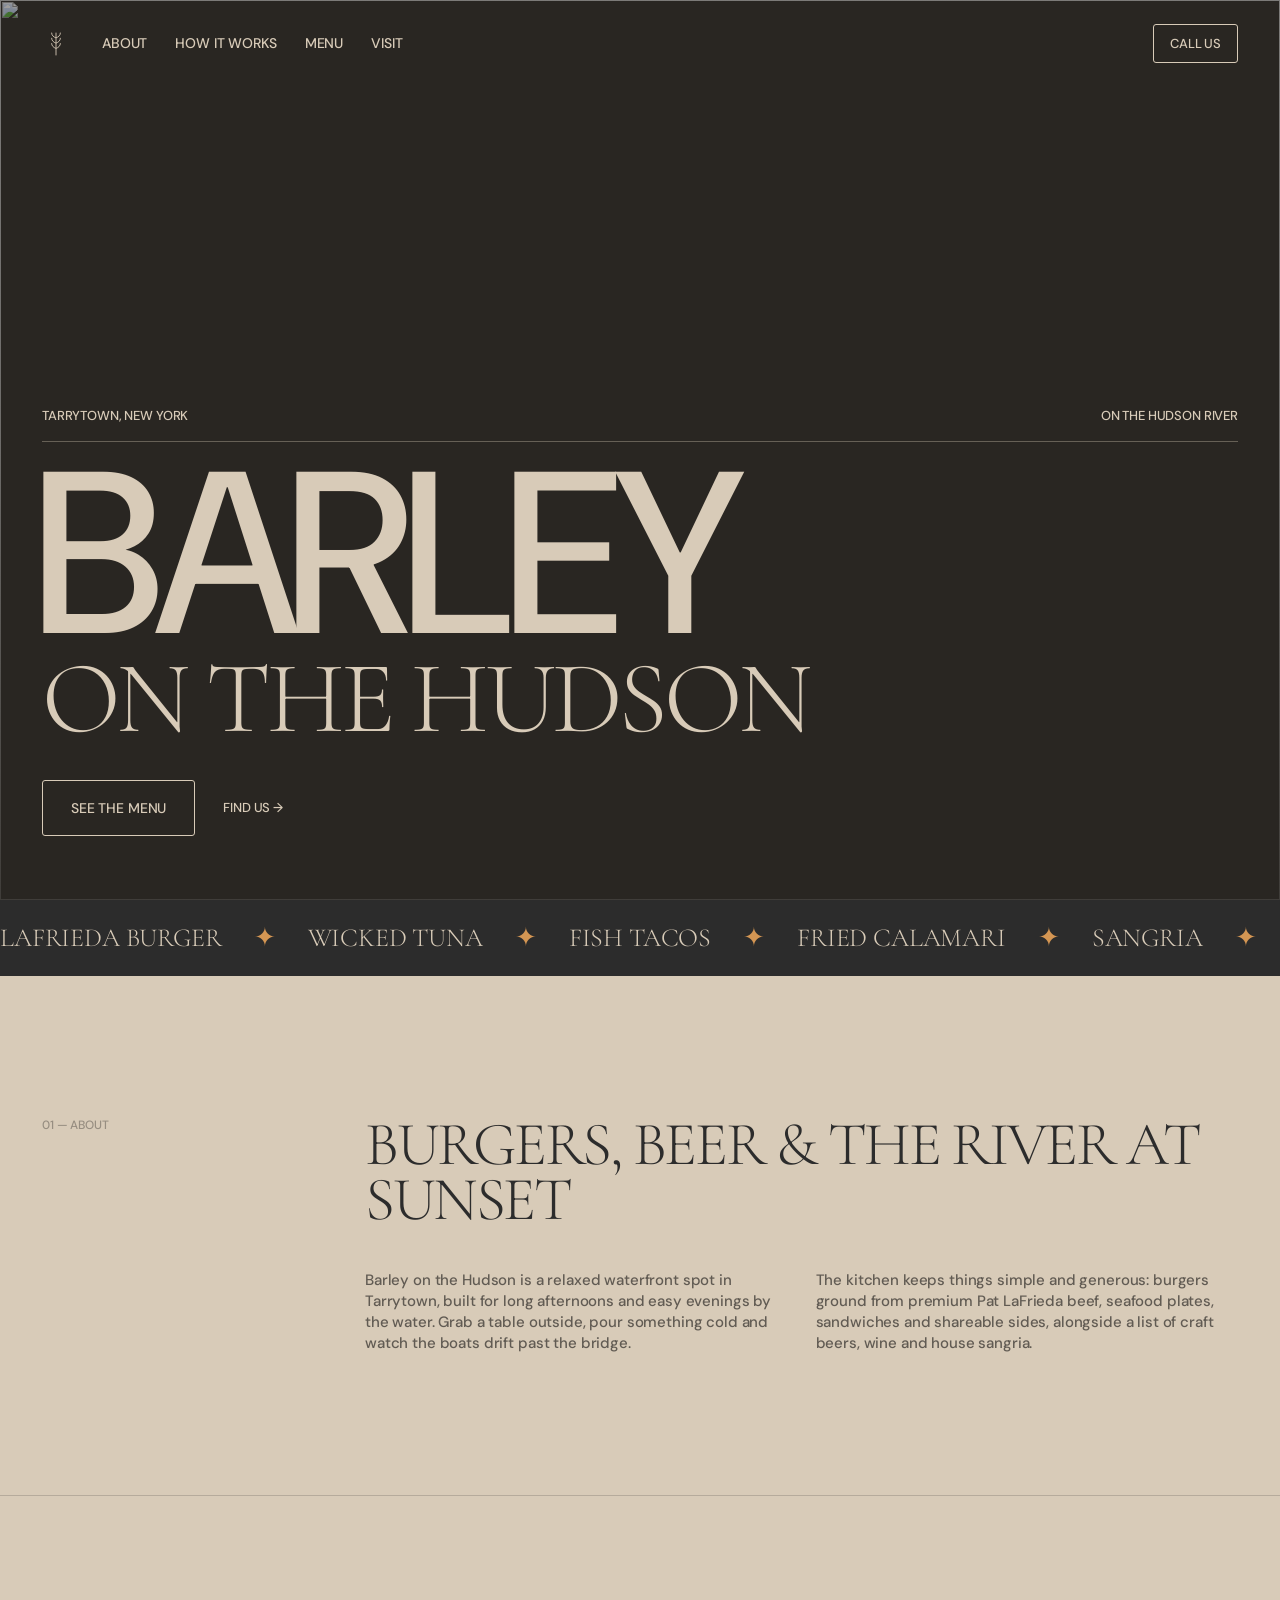
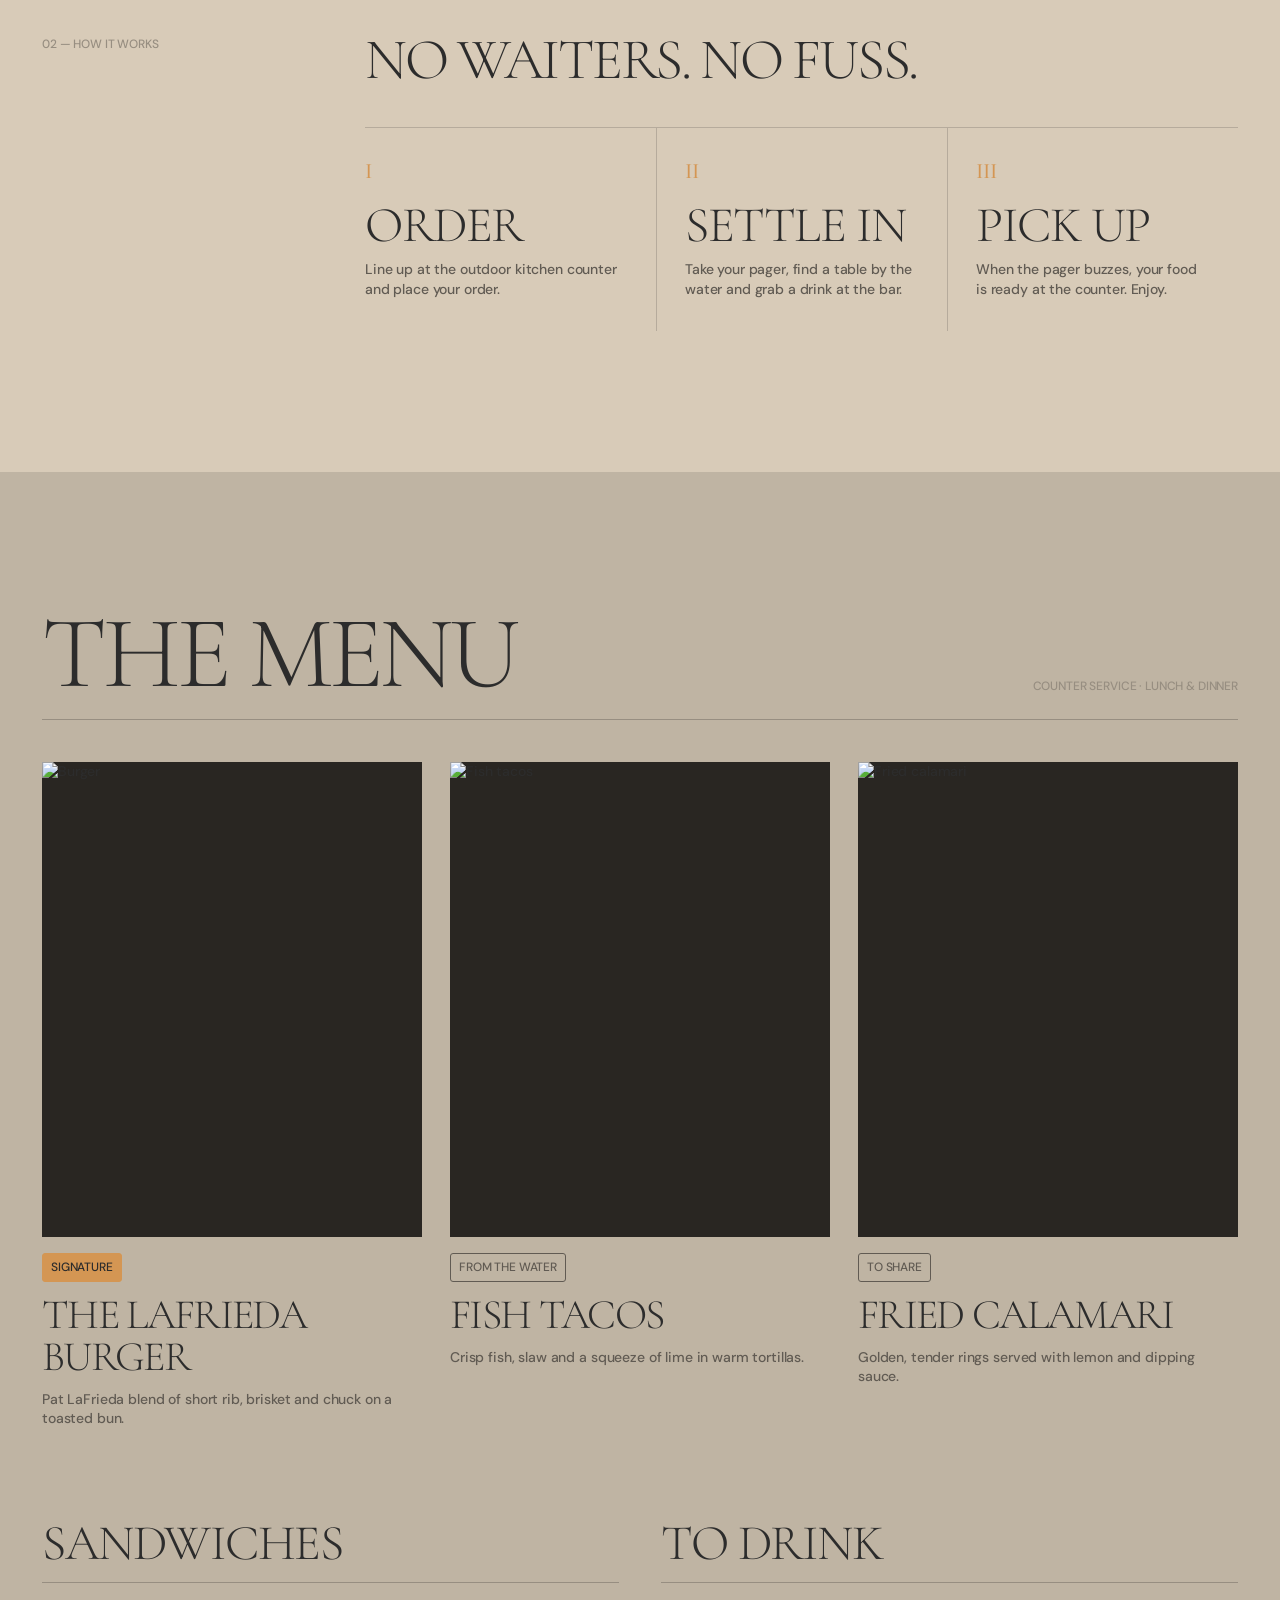
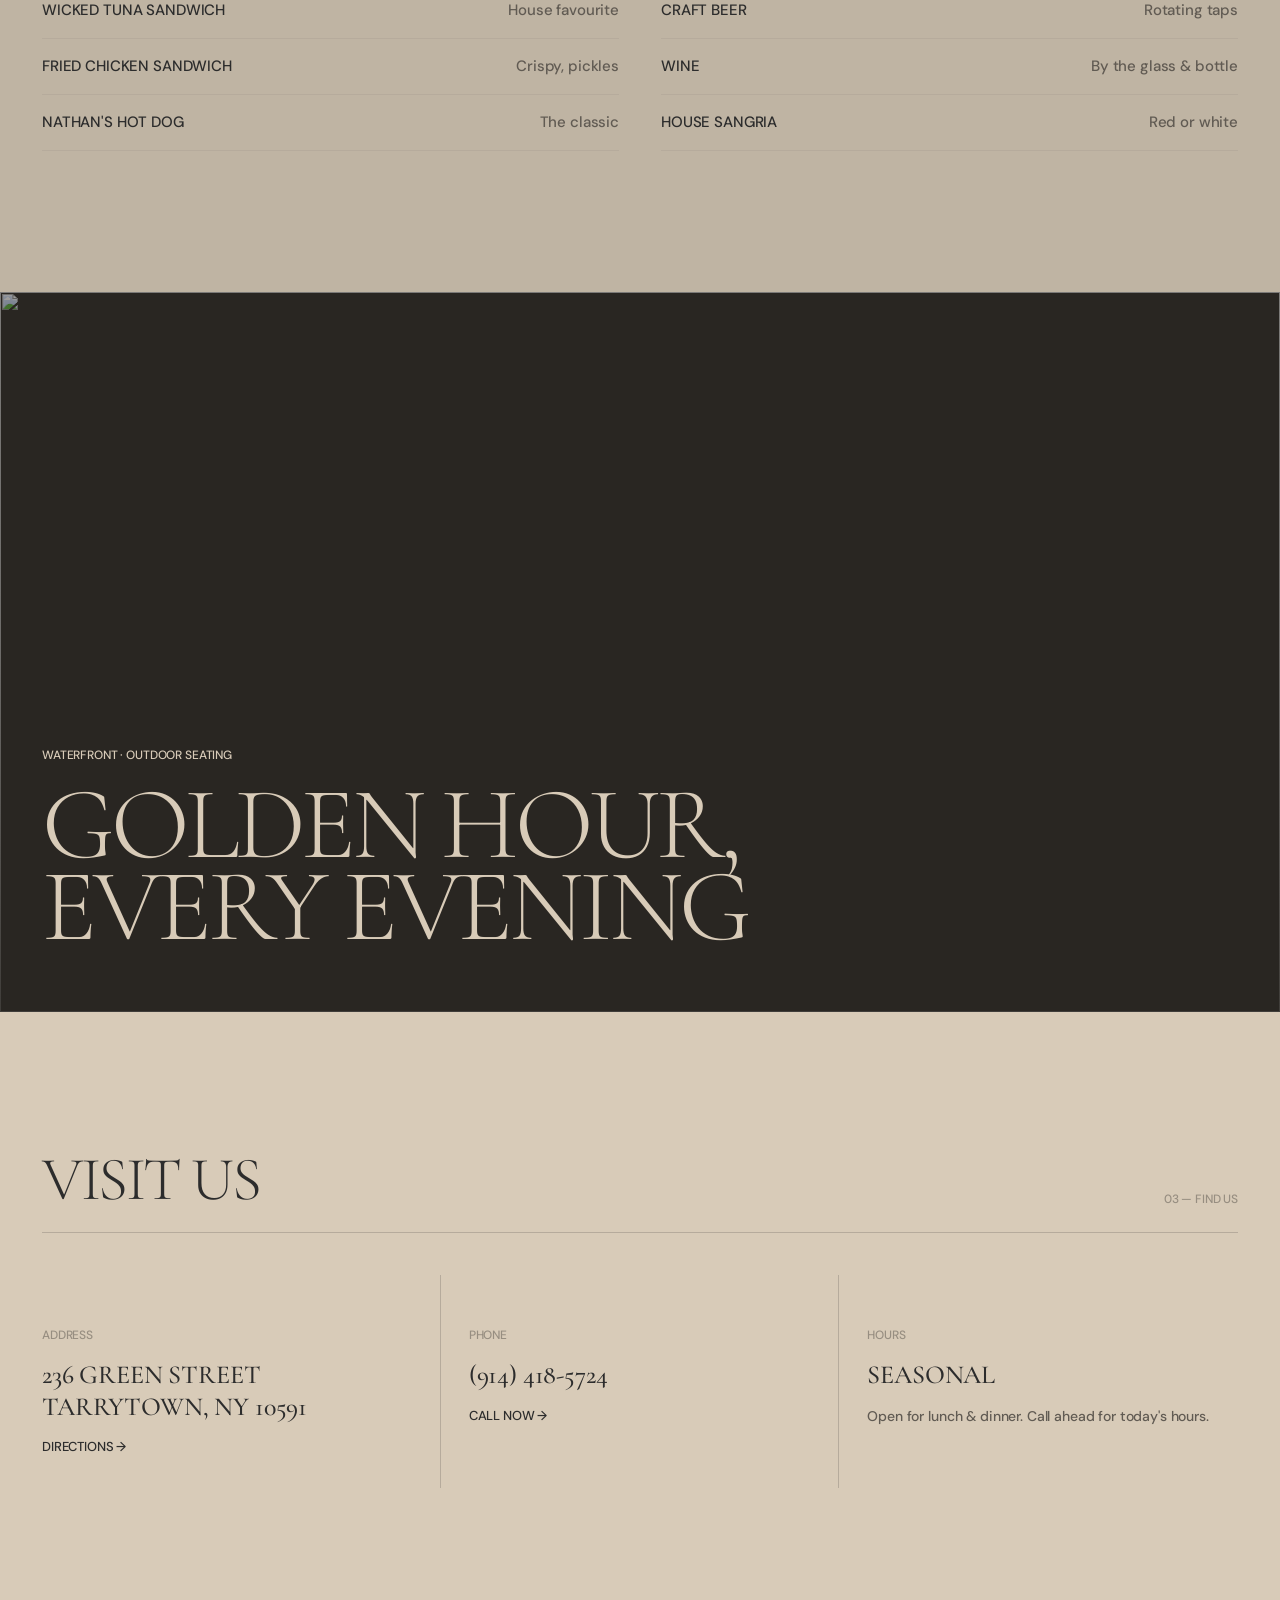
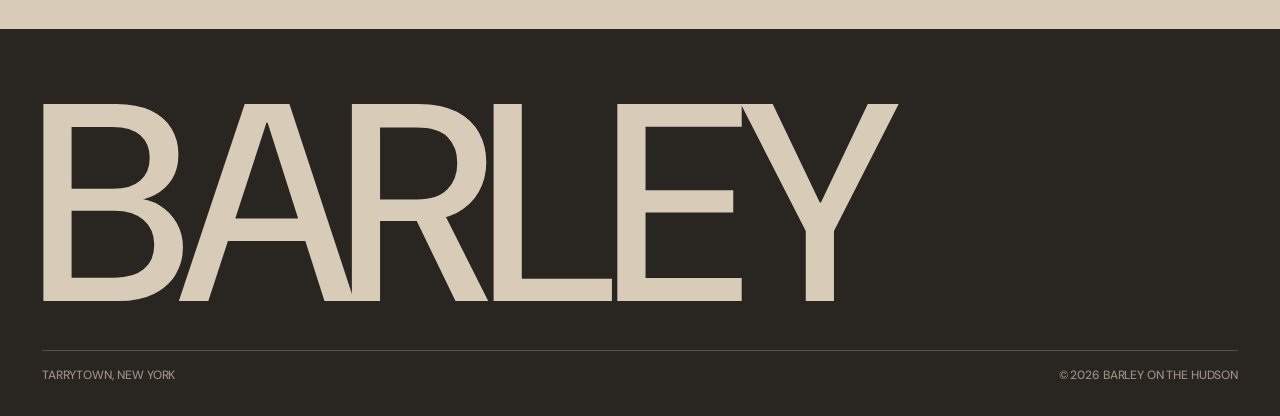
==== index.html @ 61f43c18 "Add Barley on the Hudson one-page site with parchment editorial design system Co-Authored-By: Claude" ====
<!doctype html>
<html lang="en">
<head>
  <meta charset="utf-8">
  <meta name="viewport" content="width=device-width, initial-scale=1">
  <title>Barley on the Hudson — Tarrytown, NY</title>
  <meta name="description" content="Waterfront burgers, beer, wine and sangria on the Hudson River in Tarrytown, New York.">
  <link rel="preconnect" href="https://fonts.googleapis.com">
  <link rel="preconnect" href="https://fonts.gstatic.com" crossorigin>
  <link href="https://fonts.googleapis.com/css2?family=Cormorant+Garamond:wght@300&family=DM+Sans:opsz,wght@9..40,500;9..40,700&display=swap" rel="stylesheet">
  <link rel="stylesheet" href="styles.css">
</head>
<body>

  <!-- HERO -->
  <header class="hero">
    <img class="hero__img" src="https://images.unsplash.com/photo-1517248135467-4c7edcad34c4?auto=format&fit=crop&w=2000&q=80" alt="" aria-hidden="true">
    <div class="hero__overlay"></div>

    <nav class="nav">
      <a href="#" class="nav__logo" aria-label="Barley on the Hudson — home">
        <svg viewBox="0 0 32 32" width="28" height="28" fill="none" stroke="currentColor" stroke-width="1">
          <path d="M16 3v26M16 9c-3-1-5-3-5-6M16 9c3-1 5-3 5-6M16 15c-3-1-5-3-5-6M16 15c3-1 5-3 5-6M16 21c-3-1-5-3-5-6M16 21c3-1 5-3 5-6"/>
        </svg>
      </a>
      <ul class="nav__links">
        <li><a href="#about">About</a></li>
        <li><a href="#how">How it works</a></li>
        <li><a href="#menu">Menu</a></li>
        <li><a href="#visit">Visit</a></li>
      </ul>
      <a href="tel:+19144185724" class="btn btn--ghost btn--light btn--sm">Call us</a>
    </nav>

    <div class="hero__content">
      <div class="hero__meta">
        <span>Tarrytown, New York</span>
        <span>On the Hudson River</span>
      </div>
      <h1 class="hero__wordmark">Barley</h1>
      <p class="hero__sub display">on the Hudson</p>
      <div class="hero__actions">
        <a href="#menu" class="btn btn--ghost btn--light">See the menu</a>
        <a href="#visit" class="link link--light">Find us →</a>
      </div>
    </div>
  </header>

  <!-- MARQUEE -->
  <div class="marquee" aria-hidden="true">
    <div class="marquee__track">
      <span>LaFrieda Burger</span><span class="dot">✦</span>
      <span>Wicked Tuna</span><span class="dot">✦</span>
      <span>Fish Tacos</span><span class="dot">✦</span>
      <span>Fried Calamari</span><span class="dot">✦</span>
      <span>Sangria</span><span class="dot">✦</span>
      <span>LaFrieda Burger</span><span class="dot">✦</span>
      <span>Wicked Tuna</span><span class="dot">✦</span>
      <span>Fish Tacos</span><span class="dot">✦</span>
      <span>Fried Calamari</span><span class="dot">✦</span>
      <span>Sangria</span><span class="dot">✦</span>
    </div>
  </div>

  <main>
    <!-- ABOUT -->
    <section id="about" class="section container">
      <div class="split">
        <p class="caption">01 — About</p>
        <div>
          <h2 class="heading-lg">Burgers, beer &amp; the river at sunset</h2>
          <div class="cols">
            <p>Barley on the Hudson is a relaxed waterfront spot in Tarrytown, built for long afternoons and easy evenings by the water. Grab a table outside, pour something cold and watch the boats drift past the bridge.</p>
            <p>The kitchen keeps things simple and generous: burgers ground from premium Pat LaFrieda beef, seafood plates, sandwiches and shareable sides, alongside a list of craft beers, wine and house sangria.</p>
          </div>
        </div>
      </div>
    </section>

    <hr class="rule container">

    <!-- HOW IT WORKS -->
    <section id="how" class="section container">
      <div class="split">
        <p class="caption">02 — How it works</p>
        <div>
          <h2 class="heading">No waiters. No fuss.</h2>
          <ol class="steps">
            <li class="step">
              <span class="step__num">I</span>
              <h3 class="step__title">Order</h3>
              <p>Line up at the outdoor kitchen counter and place your order.</p>
            </li>
            <li class="step">
              <span class="step__num">II</span>
              <h3 class="step__title">Settle in</h3>
              <p>Take your pager, find a table by the water and grab a drink at the bar.</p>
            </li>
            <li class="step">
              <span class="step__num">III</span>
              <h3 class="step__title">Pick up</h3>
              <p>When the pager buzzes, your food is ready at the counter. Enjoy.</p>
            </li>
          </ol>
        </div>
      </div>
    </section>

    <!-- MENU -->
    <section id="menu" class="section section--linen">
      <div class="container">
        <div class="section__head">
          <h2 class="display">The Menu</h2>
          <p class="caption">Counter service · Lunch &amp; dinner</p>
        </div>

        <div class="menu-grid">
          <article class="dish">
            <div class="dish__img"><img src="https://images.unsplash.com/photo-1568901346375-23c9450c58cd?auto=format&fit=crop&w=900&q=80" alt="Burger" loading="lazy"></div>
            <span class="tag tag--accent">Signature</span>
            <h3 class="dish__name">The LaFrieda Burger</h3>
            <p>Pat LaFrieda blend of short rib, brisket and chuck on a toasted bun.</p>
          </article>
          <article class="dish">
            <div class="dish__img"><img src="https://images.unsplash.com/photo-1551504734-5ee1c4a1479b?auto=format&fit=crop&w=900&q=80" alt="Fish tacos" loading="lazy"></div>
            <span class="tag">From the water</span>
            <h3 class="dish__name">Fish Tacos</h3>
            <p>Crisp fish, slaw and a squeeze of lime in warm tortillas.</p>
          </article>
          <article class="dish">
            <div class="dish__img"><img src="https://images.unsplash.com/photo-1599487488170-d11ec9c172f0?auto=format&fit=crop&w=900&q=80" alt="Fried calamari" loading="lazy"></div>
            <span class="tag">To share</span>
            <h3 class="dish__name">Fried Calamari</h3>
            <p>Golden, tender rings served with lemon and dipping sauce.</p>
          </article>
        </div>

        <div class="menu-list">
          <div class="menu-list__col">
            <h3 class="menu-list__title">Sandwiches</h3>
            <ul>
              <li><span>Wicked Tuna Sandwich</span><span class="menu-list__note">House favourite</span></li>
              <li><span>Fried Chicken Sandwich</span><span class="menu-list__note">Crispy, pickles</span></li>
              <li><span>Nathan's Hot Dog</span><span class="menu-list__note">The classic</span></li>
            </ul>
          </div>
          <div class="menu-list__col">
            <h3 class="menu-list__title">To drink</h3>
            <ul>
              <li><span>Craft Beer</span><span class="menu-list__note">Rotating taps</span></li>
              <li><span>Wine</span><span class="menu-list__note">By the glass &amp; bottle</span></li>
              <li><span>House Sangria</span><span class="menu-list__note">Red or white</span></li>
            </ul>
          </div>
        </div>
      </div>
    </section>

    <!-- ATMOSPHERE -->
    <section class="atmos">
      <img class="atmos__img" src="https://images.unsplash.com/photo-1555396273-367ea4eb4db5?auto=format&fit=crop&w=2000&q=80" alt="" aria-hidden="true" loading="lazy">
      <div class="hero__overlay"></div>
      <div class="atmos__content container">
        <p class="caption caption--light">Waterfront · Outdoor seating</p>
        <h2 class="display">Golden hour,<br>every evening</h2>
      </div>
    </section>

    <!-- VISIT -->
    <section id="visit" class="section container">
      <div class="section__head">
        <h2 class="heading-lg">Visit us</h2>
        <p class="caption">03 — Find us</p>
      </div>
      <div class="visit">
        <div class="visit__card">
          <p class="caption">Address</p>
          <p class="visit__big">236 Green Street<br>Tarrytown, NY 10591</p>
          <a class="link" href="https://maps.google.com/?q=Barley+on+the+Hudson+Tarrytown+NY" target="_blank" rel="noopener">Directions →</a>
        </div>
        <div class="visit__card">
          <p class="caption">Phone</p>
          <p class="visit__big"><a href="tel:+19144185724">(914) 418-5724</a></p>
          <a class="link" href="tel:+19144185724">Call now →</a>
        </div>
        <div class="visit__card">
          <p class="caption">Hours</p>
          <p class="visit__big">Seasonal</p>
          <p class="muted">Open for lunch &amp; dinner. Call ahead for today's hours.</p>
        </div>
      </div>
    </section>
  </main>

  <footer class="footer">
    <div class="container footer__inner">
      <p class="footer__wordmark">Barley</p>
      <div class="footer__meta">
        <span>Tarrytown, New York</span>
        <span>© <span id="year">2026</span> Barley on the Hudson</span>
      </div>
    </div>
  </footer>

  <script>document.getElementById('year').textContent = new Date().getFullYear();</script>
</body>
</html>
---- styles.css ----
:root {
  /* Colors */
  --color-parchment: #d8cbb8;
  --color-linen: #bfb4a3;
  --color-warm-stone: #b6ab9c;
  --color-walnut: #978e81;
  --color-espresso: #615b53;
  --color-onyx-warm: #2c2c2c;
  --color-midnight-roast: #292622;
  --color-saffron-glow: #d49653;

  /* Fonts (substitutes for TT Ramillas / Satoshi) */
  --font-serif: 'TT Ramillas Variable', 'Cormorant Garamond', Georgia, serif;
  --font-sans: 'Satoshi', 'DM Sans', ui-sans-serif, system-ui, -apple-system, 'Segoe UI', Roboto, sans-serif;

  --page-max-width: 1440px;
  --gutter: clamp(16px, 4vw, 42px);
  --section-gap: clamp(88px, 11vw, 160px);
  --radius-sm: 3px;
  --ease: cubic-bezier(0.25, 0.46, 0.45, 0.94);
}

*, *::before, *::after { box-sizing: border-box; }
html { scroll-behavior: smooth; }
body {
  margin: 0;
  background: var(--color-parchment);
  color: var(--color-onyx-warm);
  font-family: var(--font-sans);
  font-weight: 500;
  font-size: 14px;
  line-height: 1.4;
  letter-spacing: -0.01em;
  -webkit-font-smoothing: antialiased;
}
img { display: block; max-width: 100%; }
a { color: inherit; text-decoration: none; }
p { margin: 0; }
h1, h2, h3 { margin: 0; font-weight: 300; }

.container {
  width: 100%;
  max-width: var(--page-max-width);
  margin-inline: auto;
  padding-inline: var(--gutter);
}

/* ---------- Type ---------- */
.display, .heading-lg, .heading, .heading-sm {
  font-family: var(--font-serif);
  font-weight: 300;
  text-transform: uppercase;
}
.display    { font-size: clamp(56px, 8vw, 115px); line-height: 0.8;  letter-spacing: -0.04em; }
.heading-lg { font-size: clamp(44px, 4.8vw, 69px); line-height: 0.9;  letter-spacing: -0.04em; }
.heading    { font-size: clamp(42px, 4.5vw, 65px); line-height: 0.85; letter-spacing: -0.04em; }

.caption {
  font-size: 12px;
  text-transform: uppercase;
  letter-spacing: -0.012em;
  color: var(--color-walnut);
}
.caption--light { color: var(--color-parchment); }
.muted { color: var(--color-espresso); }

/* ---------- Buttons & links ---------- */
.btn {
  display: inline-flex;
  align-items: center;
  font: 500 14px/1 var(--font-sans);
  text-transform: uppercase;
  letter-spacing: -0.01em;
  padding: 20px 28px;
  border-radius: var(--radius-sm);
  border: 1px solid var(--color-onyx-warm);
  background: transparent;
  color: var(--color-onyx-warm);
  transition: background-color .4s var(--ease), color .4s var(--ease);
}
.btn:hover { background: var(--color-onyx-warm); color: var(--color-parchment); }
.btn--light { border-color: var(--color-parchment); color: var(--color-parchment); }
.btn--light:hover { background: var(--color-parchment); color: var(--color-onyx-warm); }
.btn--sm { padding: 12px 16px; font-size: 13px; }

.link {
  font-size: 13px;
  text-transform: uppercase;
  letter-spacing: -0.011em;
  background: linear-gradient(currentColor, currentColor) 0 100% / 0 1px no-repeat;
  transition: background-size .4s var(--ease);
}
.link:hover { background-size: 100% 1px; }
.link--light { color: var(--color-parchment); }

/* ---------- Hero ---------- */
.hero {
  position: relative;
  min-height: 100svh;
  display: flex;
  flex-direction: column;
  color: var(--color-parchment);
  background: var(--color-midnight-roast);
  overflow: hidden;
}
.hero__img, .atmos__img {
  position: absolute; inset: 0;
  width: 100%; height: 100%;
  object-fit: cover;
}
.hero__overlay {
  position: absolute; inset: 0;
  background: linear-gradient(to bottom, rgba(41,38,34,.45) 0%, rgba(41,38,34,.55) 50%, rgba(41,38,34,.85) 100%);
}

.nav {
  position: relative; z-index: 2;
  display: flex; align-items: center; gap: 32px;
  padding: 24px var(--gutter);
  max-width: var(--page-max-width);
  width: 100%;
  margin-inline: auto;
}
.nav__logo { color: var(--color-parchment); display: flex; }
.nav__links {
  display: flex; gap: 28px;
  list-style: none; margin: 0; padding: 0;
  font-size: 14px; text-transform: uppercase;
}
.nav__links a { transition: opacity .4s var(--ease); }
.nav__links a:hover { opacity: .65; }
.nav .btn { margin-left: auto; }

.hero__content {
  position: relative; z-index: 2;
  margin-top: auto;
  padding: 0 var(--gutter) clamp(32px, 5vw, 64px);
  max-width: var(--page-max-width);
  width: 100%;
  margin-inline: auto;
}
.hero__meta {
  display: flex; justify-content: space-between;
  font-size: 13px; text-transform: uppercase;
  padding-bottom: 16px;
  border-bottom: 1px solid rgba(216,203,184,.35);
  margin-bottom: 20px;
}
.hero__wordmark {
  font-family: var(--font-sans);
  font-weight: 500;
  font-size: clamp(88px, 18vw, 260px);
  line-height: 0.8;
  letter-spacing: -0.04em;
  text-transform: uppercase;
  margin-left: -0.04em;
}
.hero__sub { margin-top: 12px; }
.hero__actions { display: flex; align-items: center; gap: 28px; margin-top: 40px; flex-wrap: wrap; }

/* ---------- Marquee ---------- */
.marquee {
  overflow: hidden;
  background: var(--color-onyx-warm);
  color: var(--color-parchment);
  padding: 20px 0;
}
.marquee__track {
  display: flex; gap: 32px;
  width: max-content;
  animation: marquee 27s linear infinite;
  font-family: var(--font-serif);
  font-weight: 300;
  font-size: 26px;
  text-transform: uppercase;
  letter-spacing: -0.006em;
  white-space: nowrap;
}
.marquee .dot { color: var(--color-saffron-glow); }
@keyframes marquee { to { transform: translateX(-50%); } }
@media (prefers-reduced-motion: reduce) { .marquee__track { animation: none; } }

/* ---------- Sections ---------- */
.section { padding-block: var(--section-gap); }
.section--linen { background: var(--color-linen); }
.section__head {
  display: flex; justify-content: space-between; align-items: flex-end; gap: 16px;
  padding-bottom: 24px;
  border-bottom: 1px solid var(--color-warm-stone);
  margin-bottom: 42px;
  flex-wrap: wrap;
}
.section--linen .section__head { border-color: var(--color-walnut); }

.rule { border: 0; height: 1px; background: var(--color-warm-stone); margin-block: 0; padding: 0; background-clip: content-box; }

.split { display: grid; grid-template-columns: 1fr 3fr; gap: 32px; }
.cols { display: grid; grid-template-columns: 1fr 1fr; gap: 28px; margin-top: 42px; max-width: 900px; color: var(--color-espresso); font-size: 15px; }

/* Steps */
.steps {
  list-style: none; padding: 0; margin: 42px 0 0;
  display: grid; grid-template-columns: repeat(3, 1fr);
  border-top: 1px solid var(--color-warm-stone);
}
.step { padding: 28px 28px 32px 0; }
.step + .step { padding-left: 28px; border-left: 1px solid var(--color-warm-stone); }
.step__num { font-family: var(--font-serif); font-size: 22px; color: var(--color-saffron-glow); }
.step__title {
  font-family: var(--font-serif);
  font-size: 50px; line-height: .9; letter-spacing: -0.03em;
  text-transform: uppercase;
  margin: 16px 0 12px;
}
.step p { color: var(--color-espresso); max-width: 30ch; }

/* Menu */
.menu-grid { display: grid; grid-template-columns: repeat(3, 1fr); gap: 28px; }
.dish { display: flex; flex-direction: column; gap: 12px; }
.dish__img { aspect-ratio: 4 / 5; overflow: hidden; background: var(--color-midnight-roast); margin-bottom: 4px; }
.dish__img img { width: 100%; height: 100%; object-fit: cover; transition: transform .4s var(--ease); }
.dish:hover .dish__img img { transform: scale(1.03); }
.dish__name {
  font-family: var(--font-serif);
  font-size: 42px; line-height: 1; letter-spacing: -0.04em;
  text-transform: uppercase;
}
.dish p { color: var(--color-espresso); max-width: 40ch; }

.tag {
  align-self: flex-start;
  font-size: 12px; text-transform: uppercase;
  padding: 5px 8px;
  border: 1px solid var(--color-espresso);
  border-radius: var(--radius-sm);
  color: var(--color-espresso);
}
.tag--accent { border-color: var(--color-saffron-glow); color: var(--color-onyx-warm); background: var(--color-saffron-glow); }

.menu-list { display: grid; grid-template-columns: 1fr 1fr; gap: 42px; margin-top: 92px; }
.menu-list__title {
  font-family: var(--font-serif);
  font-size: 50px; line-height: .9; letter-spacing: -0.03em;
  text-transform: uppercase;
  padding-bottom: 16px;
  border-bottom: 1px solid var(--color-walnut);
}
.menu-list ul { list-style: none; margin: 0; padding: 0; }
.menu-list li {
  display: flex; justify-content: space-between; gap: 16px;
  padding: 17px 0;
  border-bottom: 1px solid var(--color-warm-stone);
  font-size: 15px; text-transform: uppercase;
}
.menu-list__note { color: var(--color-espresso); text-transform: none; text-align: right; }

/* Atmosphere */
.atmos {
  position: relative;
  min-height: 80vh;
  display: flex; align-items: flex-end;
  color: var(--color-parchment);
  background: var(--color-midnight-roast);
  overflow: hidden;
}
.atmos__content { position: relative; z-index: 2; padding-block: 64px; }
.atmos__content .caption { margin-bottom: 20px; }

/* Visit */
.visit { display: grid; grid-template-columns: repeat(3, 1fr); }
.visit__card {
  padding: 52px 28px 32px;
  display: flex; flex-direction: column; gap: 16px;
  border-right: 1px solid var(--color-warm-stone);
}
.visit__card:first-child { padding-left: 0; }
.visit__card:last-child { border-right: 0; }
.visit__big {
  font-family: var(--font-serif);
  font-size: 26px; line-height: 1.2; letter-spacing: -0.006em;
  text-transform: uppercase;
}

/* Footer */
.footer { background: var(--color-midnight-roast); color: var(--color-parchment); padding-block: 64px 32px; overflow: hidden; }
.footer__wordmark {
  font-weight: 500;
  font-size: clamp(88px, 22vw, 320px);
  line-height: .8; letter-spacing: -0.04em;
  text-transform: uppercase;
  margin-left: -0.04em;
}
.footer__meta {
  display: flex; justify-content: space-between; flex-wrap: wrap; gap: 12px;
  margin-top: 32px; padding-top: 16px;
  border-top: 1px solid rgba(216,203,184,.25);
  font-size: 12px; text-transform: uppercase; color: var(--color-walnut);
}

/* ---------- Responsive ---------- */
@media (max-width: 900px) {
  .nav__links { display: none; }
  .split { grid-template-columns: 1fr; }
  .cols { grid-template-columns: 1fr; }
  .steps { grid-template-columns: 1fr; }
  .step, .step + .step { padding: 28px 0; border-left: 0; }
  .step + .step { border-top: 1px solid var(--color-warm-stone); }
  .menu-grid { grid-template-columns: 1fr; gap: 56px; }
  .menu-list { grid-template-columns: 1fr; margin-top: 64px; }
  .visit { grid-template-columns: 1fr; }
  .visit__card, .visit__card:first-child { padding: 32px 0; border-right: 0; border-bottom: 1px solid var(--color-warm-stone); }
  .visit__card:last-child { border-bottom: 0; }
  .hero__meta { font-size: 12px; }
}
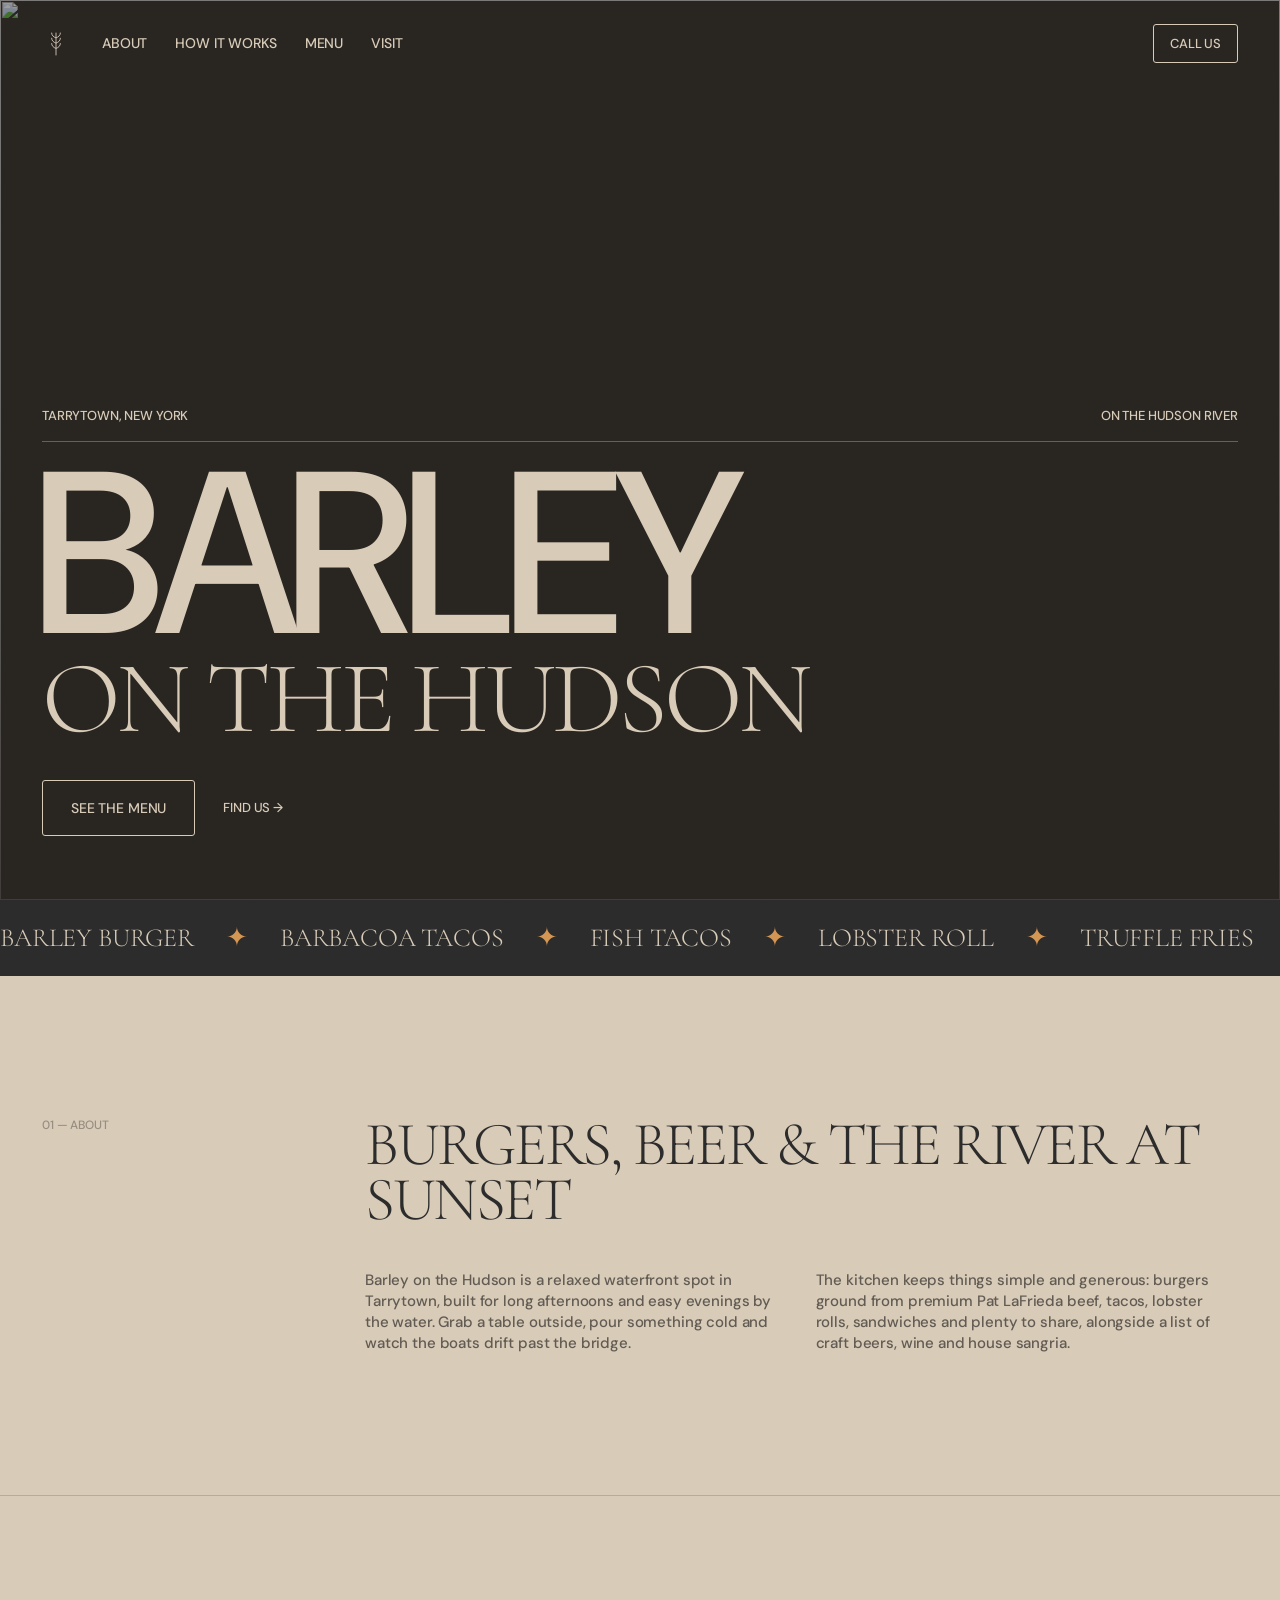
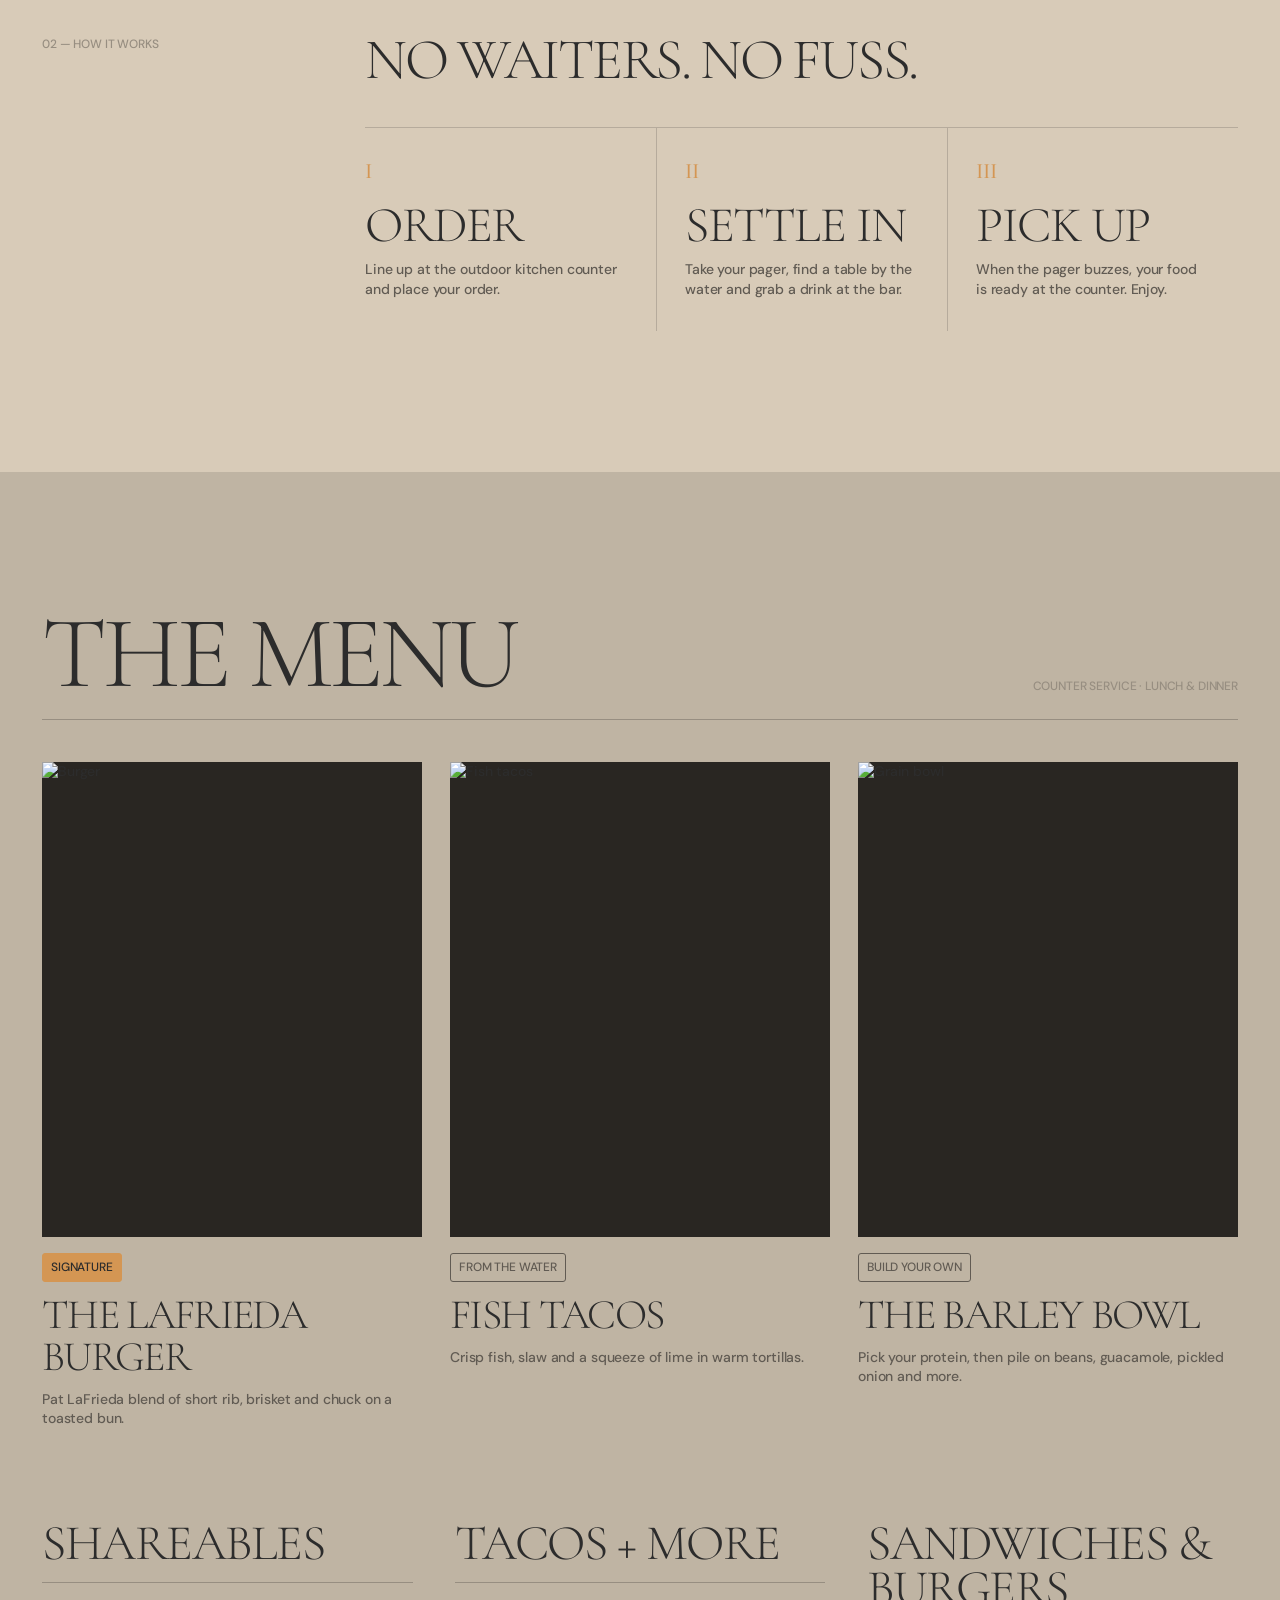
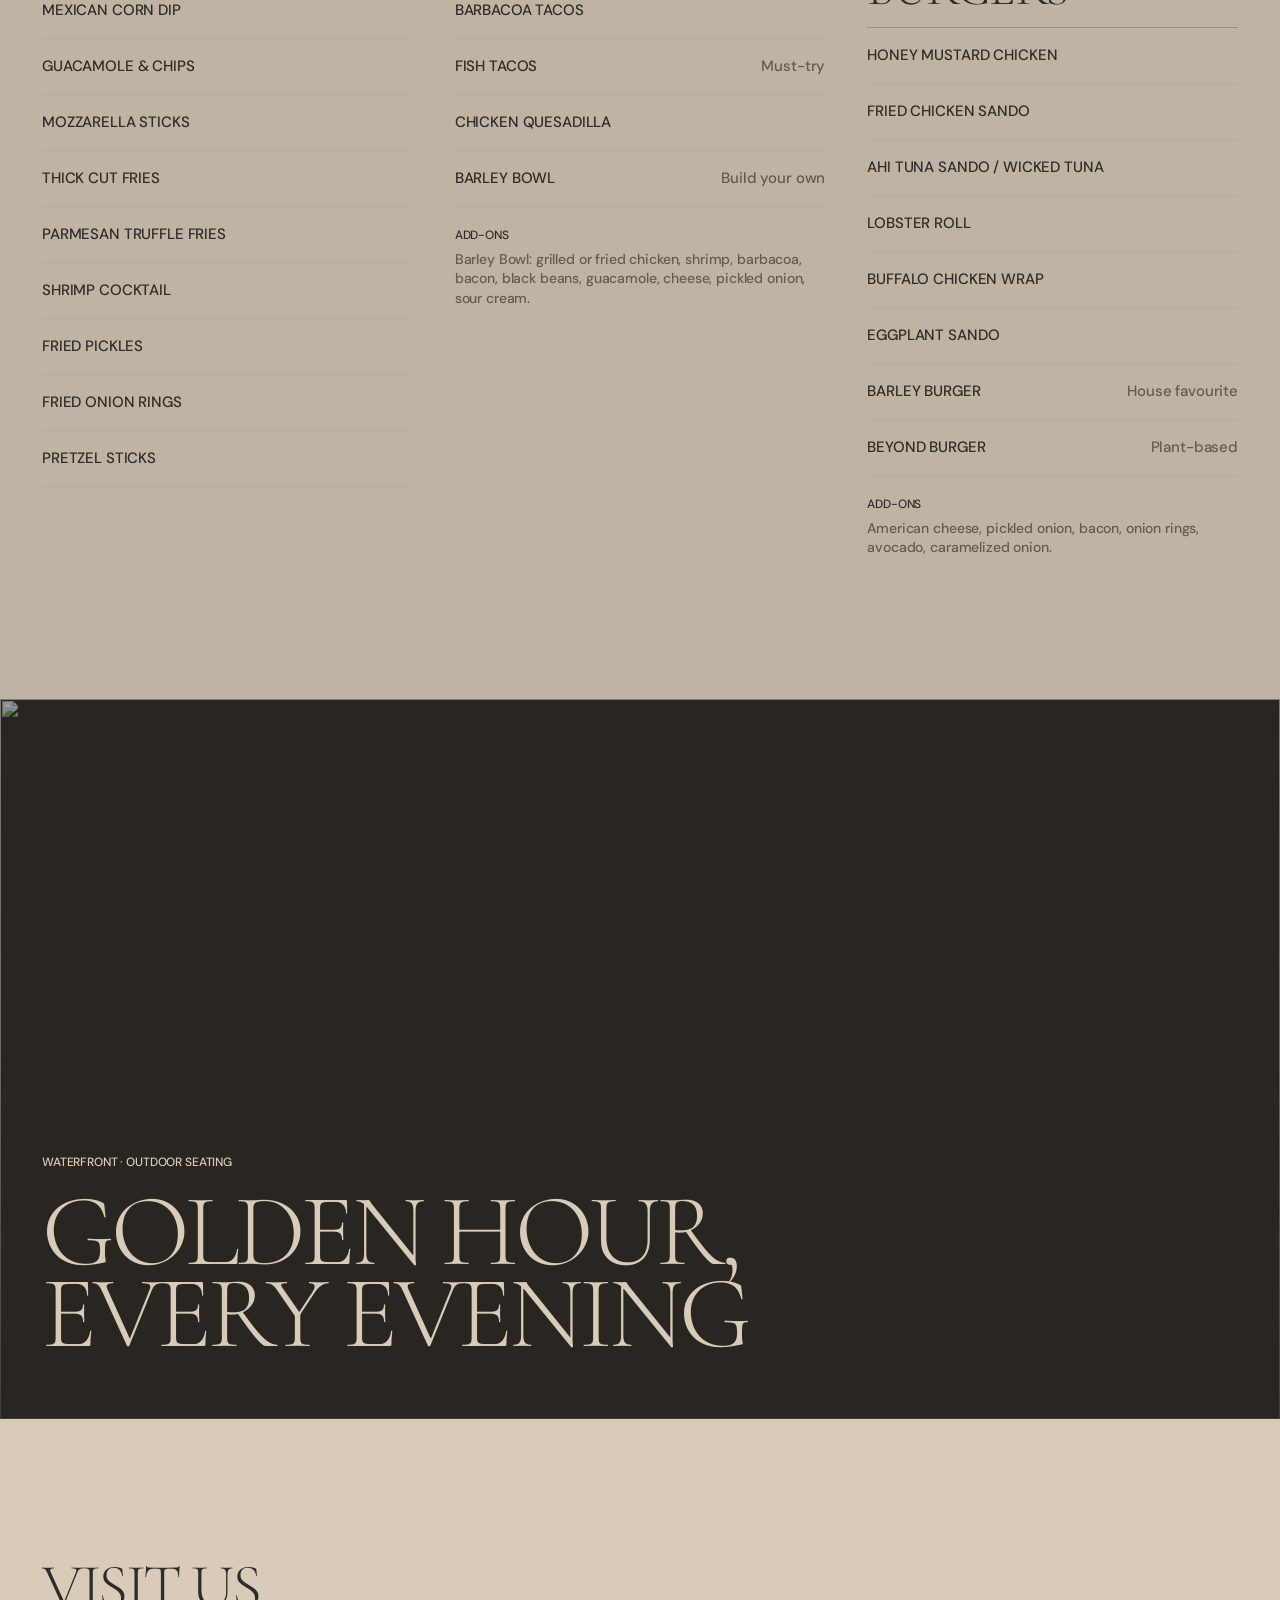
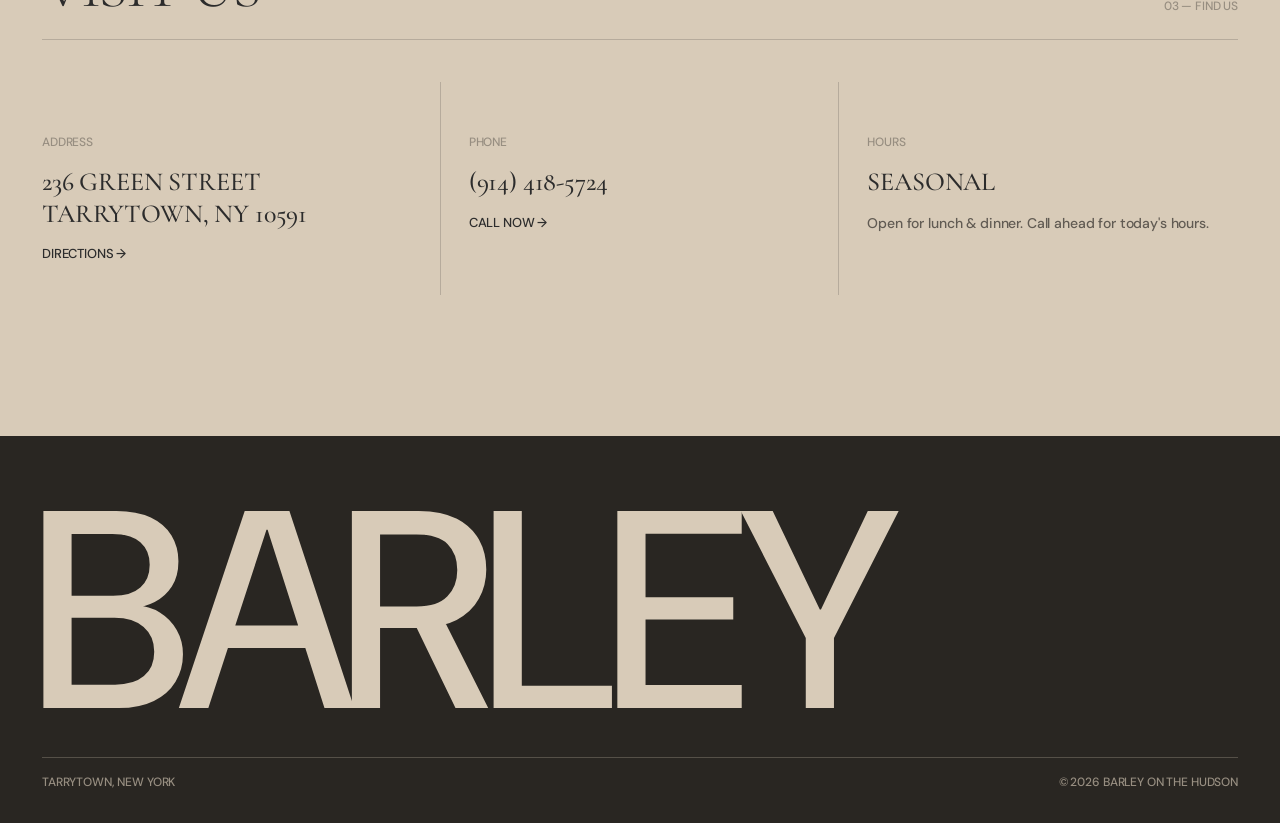
==== commit 8a327b4a: "Add full menu: shareables, tacos + more, sandwiches & burgers Co-Authored-By: Claude Opus 5.5 <norep" ====
--- a/index.html
+++ b/index.html
@@ -49,16 +49,16 @@
   <!-- MARQUEE -->
   <div class="marquee" aria-hidden="true">
     <div class="marquee__track">
-      <span>LaFrieda Burger</span><span class="dot">✦</span>
-      <span>Wicked Tuna</span><span class="dot">✦</span>
+      <span>Barley Burger</span><span class="dot">✦</span>
+      <span>Barbacoa Tacos</span><span class="dot">✦</span>
       <span>Fish Tacos</span><span class="dot">✦</span>
-      <span>Fried Calamari</span><span class="dot">✦</span>
-      <span>Sangria</span><span class="dot">✦</span>
-      <span>LaFrieda Burger</span><span class="dot">✦</span>
-      <span>Wicked Tuna</span><span class="dot">✦</span>
+      <span>Lobster Roll</span><span class="dot">✦</span>
+      <span>Truffle Fries</span><span class="dot">✦</span>
+      <span>Barley Burger</span><span class="dot">✦</span>
+      <span>Barbacoa Tacos</span><span class="dot">✦</span>
       <span>Fish Tacos</span><span class="dot">✦</span>
-      <span>Fried Calamari</span><span class="dot">✦</span>
-      <span>Sangria</span><span class="dot">✦</span>
+      <span>Lobster Roll</span><span class="dot">✦</span>
+      <span>Truffle Fries</span><span class="dot">✦</span>
     </div>
   </div>
 
@@ -71,7 +71,7 @@
           <h2 class="heading-lg">Burgers, beer &amp; the river at sunset</h2>
           <div class="cols">
             <p>Barley on the Hudson is a relaxed waterfront spot in Tarrytown, built for long afternoons and easy evenings by the water. Grab a table outside, pour something cold and watch the boats drift past the bridge.</p>
-            <p>The kitchen keeps things simple and generous: burgers ground from premium Pat LaFrieda beef, seafood plates, sandwiches and shareable sides, alongside a list of craft beers, wine and house sangria.</p>
+            <p>The kitchen keeps things simple and generous: burgers ground from premium Pat LaFrieda beef, tacos, lobster rolls, sandwiches and plenty to share, alongside a list of craft beers, wine and house sangria.</p>
           </div>
         </div>
       </div>
@@ -128,29 +128,51 @@
             <p>Crisp fish, slaw and a squeeze of lime in warm tortillas.</p>
           </article>
           <article class="dish">
-            <div class="dish__img"><img src="https://images.unsplash.com/photo-1599487488170-d11ec9c172f0?auto=format&fit=crop&w=900&q=80" alt="Fried calamari" loading="lazy"></div>
-            <span class="tag">To share</span>
-            <h3 class="dish__name">Fried Calamari</h3>
-            <p>Golden, tender rings served with lemon and dipping sauce.</p>
+            <div class="dish__img"><img src="https://images.unsplash.com/photo-1546069901-ba9599a7e63c?auto=format&fit=crop&w=900&q=80" alt="Grain bowl" loading="lazy"></div>
+            <span class="tag">Build your own</span>
+            <h3 class="dish__name">The Barley Bowl</h3>
+            <p>Pick your protein, then pile on beans, guacamole, pickled onion and more.</p>
           </article>
         </div>
 
         <div class="menu-list">
           <div class="menu-list__col">
-            <h3 class="menu-list__title">Sandwiches</h3>
+            <h3 class="menu-list__title">Shareables</h3>
             <ul>
-              <li><span>Wicked Tuna Sandwich</span><span class="menu-list__note">House favourite</span></li>
-              <li><span>Fried Chicken Sandwich</span><span class="menu-list__note">Crispy, pickles</span></li>
-              <li><span>Nathan's Hot Dog</span><span class="menu-list__note">The classic</span></li>
+              <li><span>Mexican Corn Dip</span></li>
+              <li><span>Guacamole &amp; Chips</span></li>
+              <li><span>Mozzarella Sticks</span></li>
+              <li><span>Thick Cut Fries</span></li>
+              <li><span>Parmesan Truffle Fries</span></li>
+              <li><span>Shrimp Cocktail</span></li>
+              <li><span>Fried Pickles</span></li>
+              <li><span>Fried Onion Rings</span></li>
+              <li><span>Pretzel Sticks</span></li>
             </ul>
           </div>
           <div class="menu-list__col">
-            <h3 class="menu-list__title">To drink</h3>
+            <h3 class="menu-list__title">Tacos + More</h3>
             <ul>
-              <li><span>Craft Beer</span><span class="menu-list__note">Rotating taps</span></li>
-              <li><span>Wine</span><span class="menu-list__note">By the glass &amp; bottle</span></li>
-              <li><span>House Sangria</span><span class="menu-list__note">Red or white</span></li>
+              <li><span>Barbacoa Tacos</span></li>
+              <li><span>Fish Tacos</span><span class="menu-list__note">Must-try</span></li>
+              <li><span>Chicken Quesadilla</span></li>
+              <li><span>Barley Bowl</span><span class="menu-list__note">Build your own</span></li>
             </ul>
+            <p class="menu-list__extra"><span class="caption">Add-ons</span> Barley Bowl: grilled or fried chicken, shrimp, barbacoa, bacon, black beans, guacamole, cheese, pickled onion, sour cream.</p>
+          </div>
+          <div class="menu-list__col">
+            <h3 class="menu-list__title">Sandwiches &amp; Burgers</h3>
+            <ul>
+              <li><span>Honey Mustard Chicken</span></li>
+              <li><span>Fried Chicken Sando</span></li>
+              <li><span>Ahi Tuna Sando / Wicked Tuna</span></li>
+              <li><span>Lobster Roll</span></li>
+              <li><span>Buffalo Chicken Wrap</span></li>
+              <li><span>Eggplant Sando</span></li>
+              <li><span>Barley Burger</span><span class="menu-list__note">House favourite</span></li>
+              <li><span>Beyond Burger</span><span class="menu-list__note">Plant-based</span></li>
+            </ul>
+            <p class="menu-list__extra"><span class="caption">Add-ons</span> American cheese, pickled onion, bacon, onion rings, avocado, caramelized onion.</p>
           </div>
         </div>
       </div>
--- a/styles.css
+++ b/styles.css
@@ -237,7 +237,9 @@
 }
 .tag--accent { border-color: var(--color-saffron-glow); color: var(--color-onyx-warm); background: var(--color-saffron-glow); }
 
-.menu-list { display: grid; grid-template-columns: 1fr 1fr; gap: 42px; margin-top: 92px; }
+.menu-list { display: grid; grid-template-columns: repeat(3, 1fr); gap: 42px; margin-top: 92px; align-items: start; }
+.menu-list__extra { margin-top: 20px; color: var(--color-espresso); max-width: 40ch; }
+.menu-list__extra .caption { display: block; margin-bottom: 6px; color: var(--color-onyx-warm); }
 .menu-list__title {
   font-family: var(--font-serif);
   font-size: 50px; line-height: .9; letter-spacing: -0.03em;
@@ -299,7 +301,8 @@
 
 /* ---------- Responsive ---------- */
 @media (max-width: 900px) {
-  .nav__links { display: none; }
+  .nav { flex-wrap: wrap; row-gap: 16px; }
+  .nav__links { order: 3; width: 100%; gap: 20px; font-size: 13px; overflow-x: auto; padding-bottom: 4px; border-top: 1px solid rgba(216,203,184,.25); padding-top: 14px; }
   .split { grid-template-columns: 1fr; }
   .cols { grid-template-columns: 1fr; }
   .steps { grid-template-columns: 1fr; }
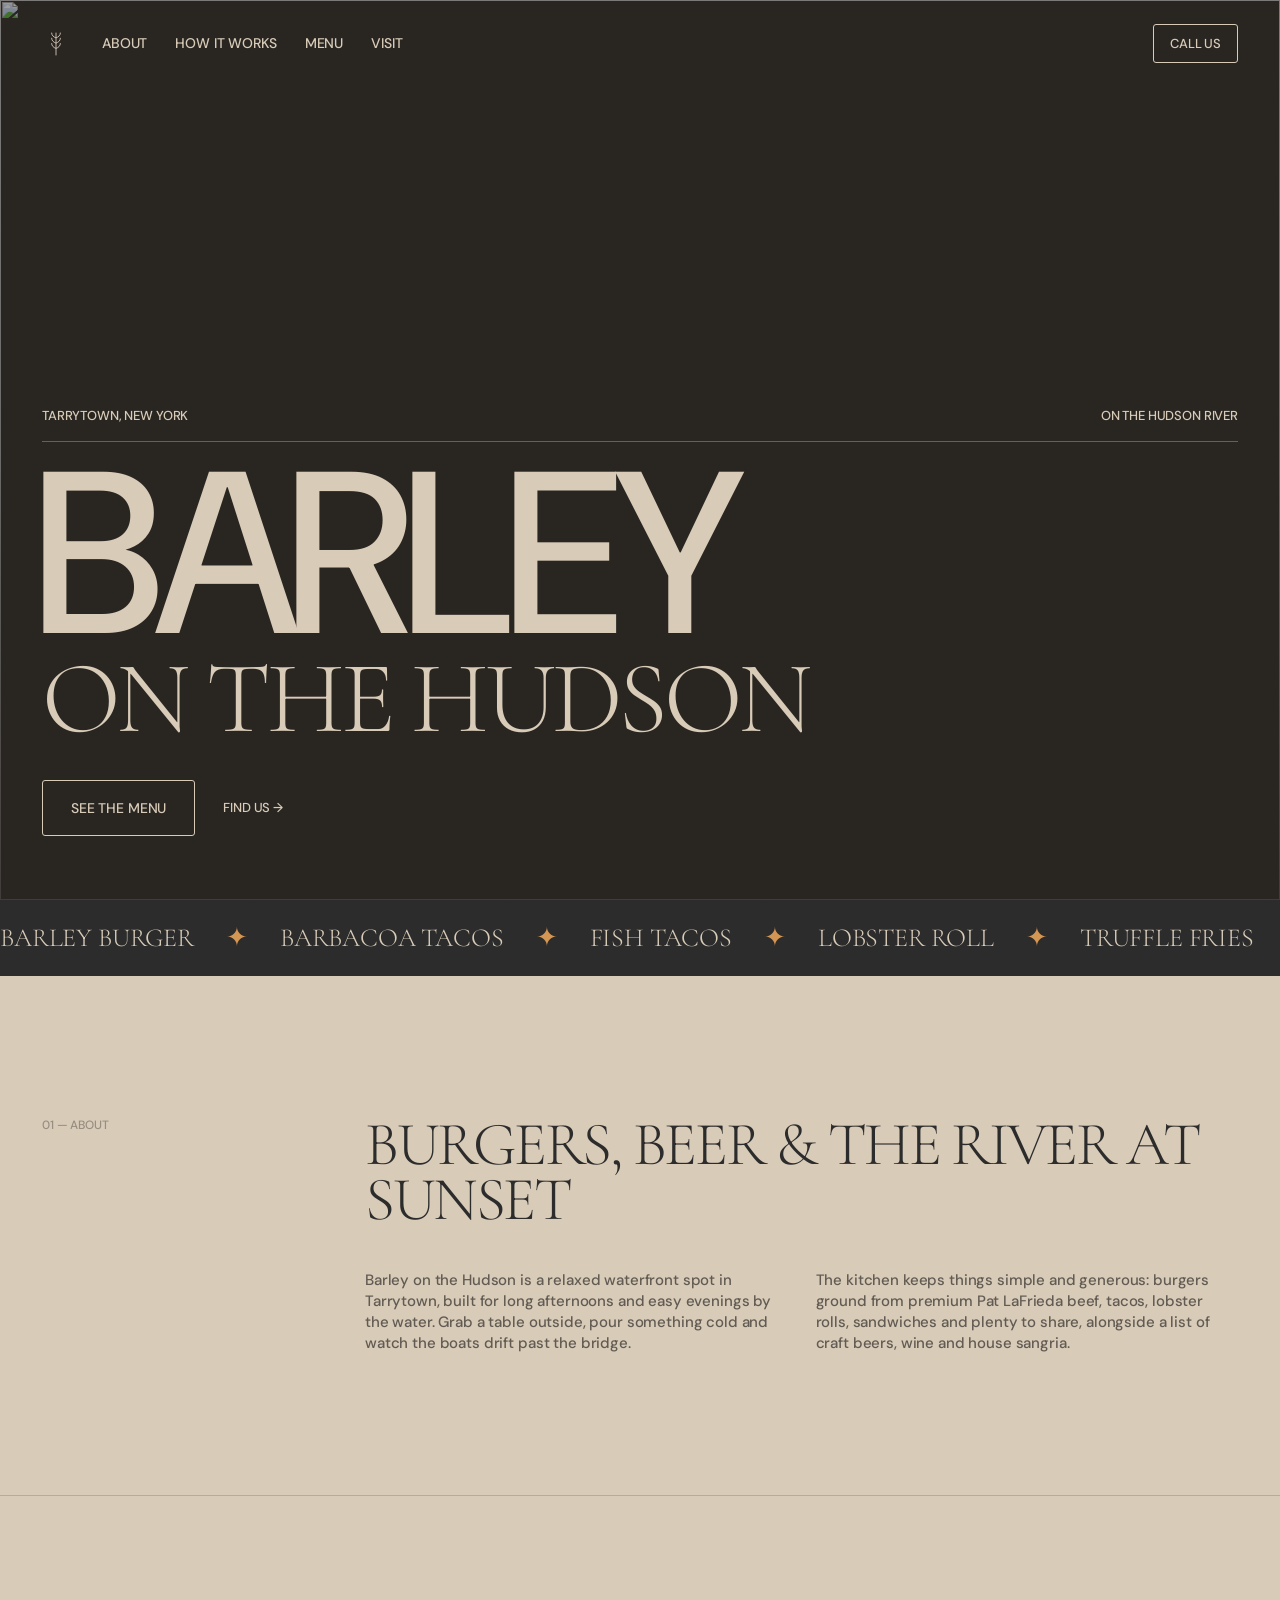
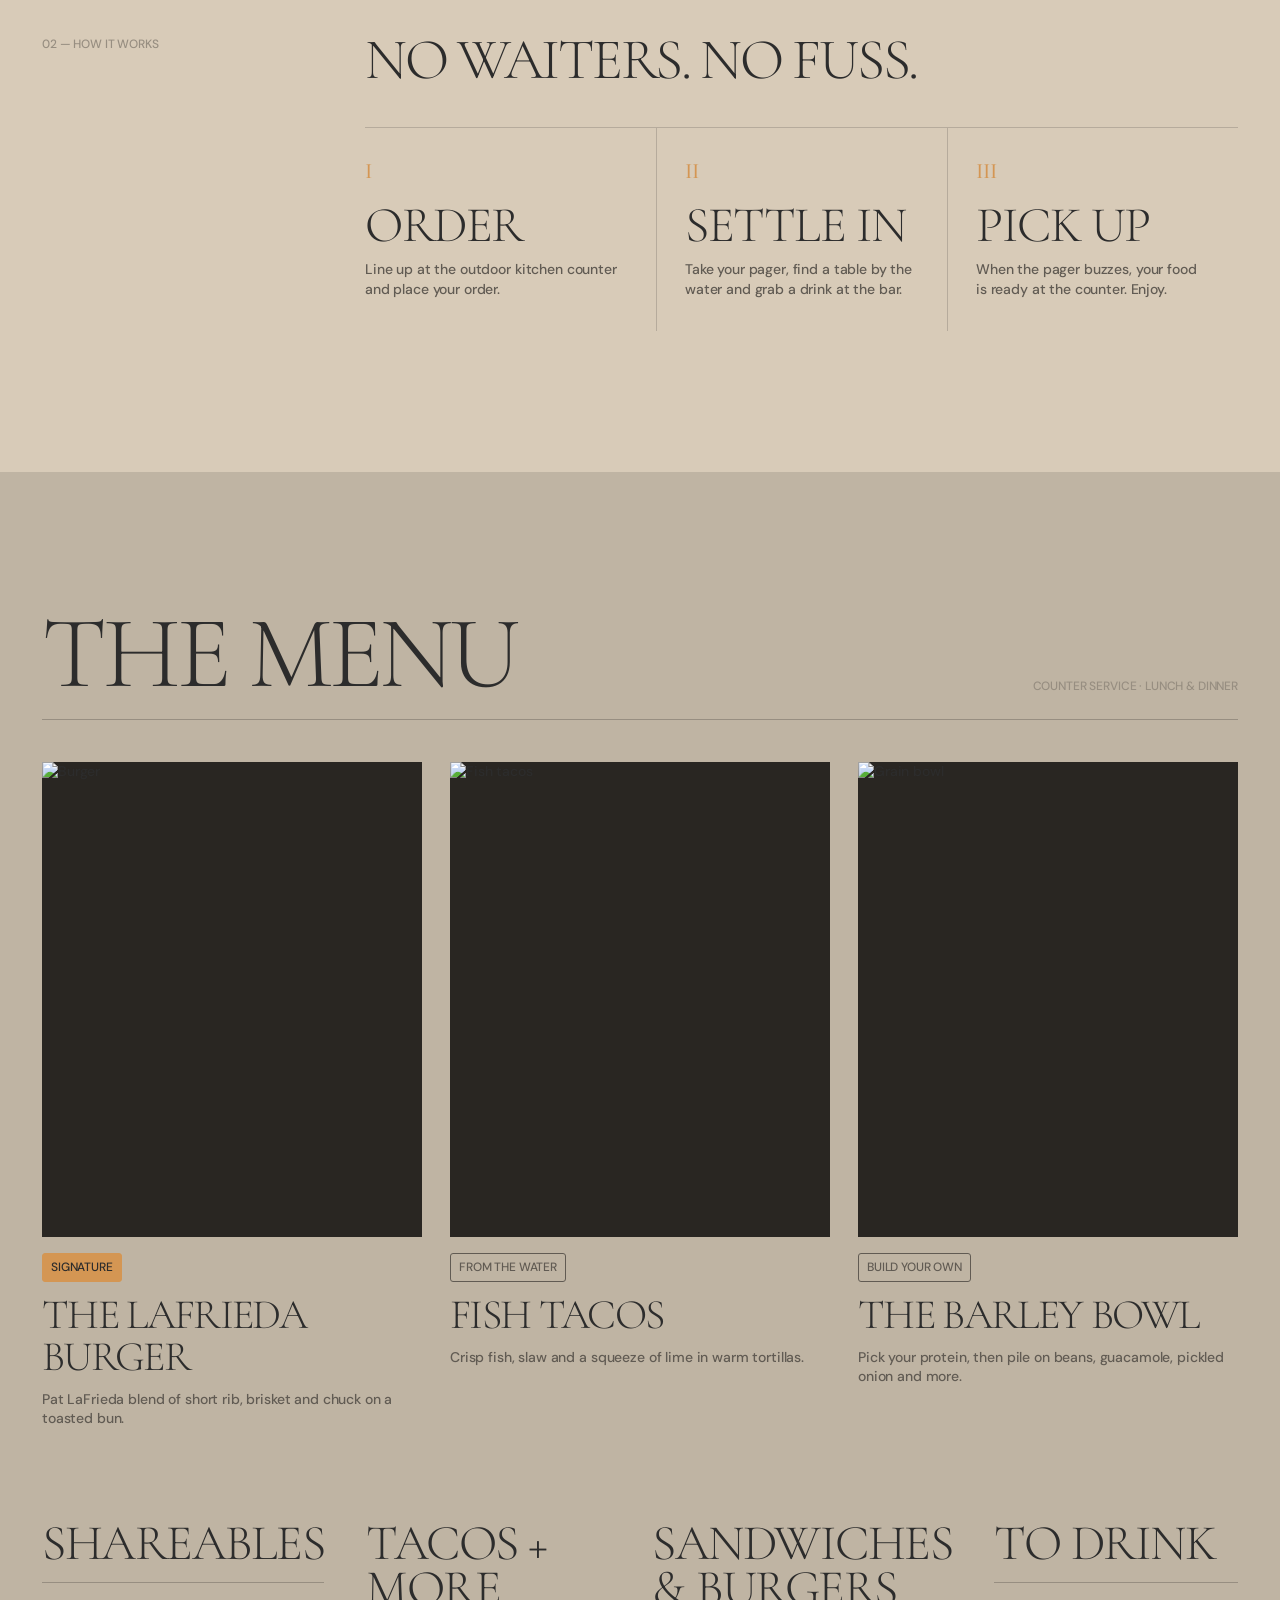
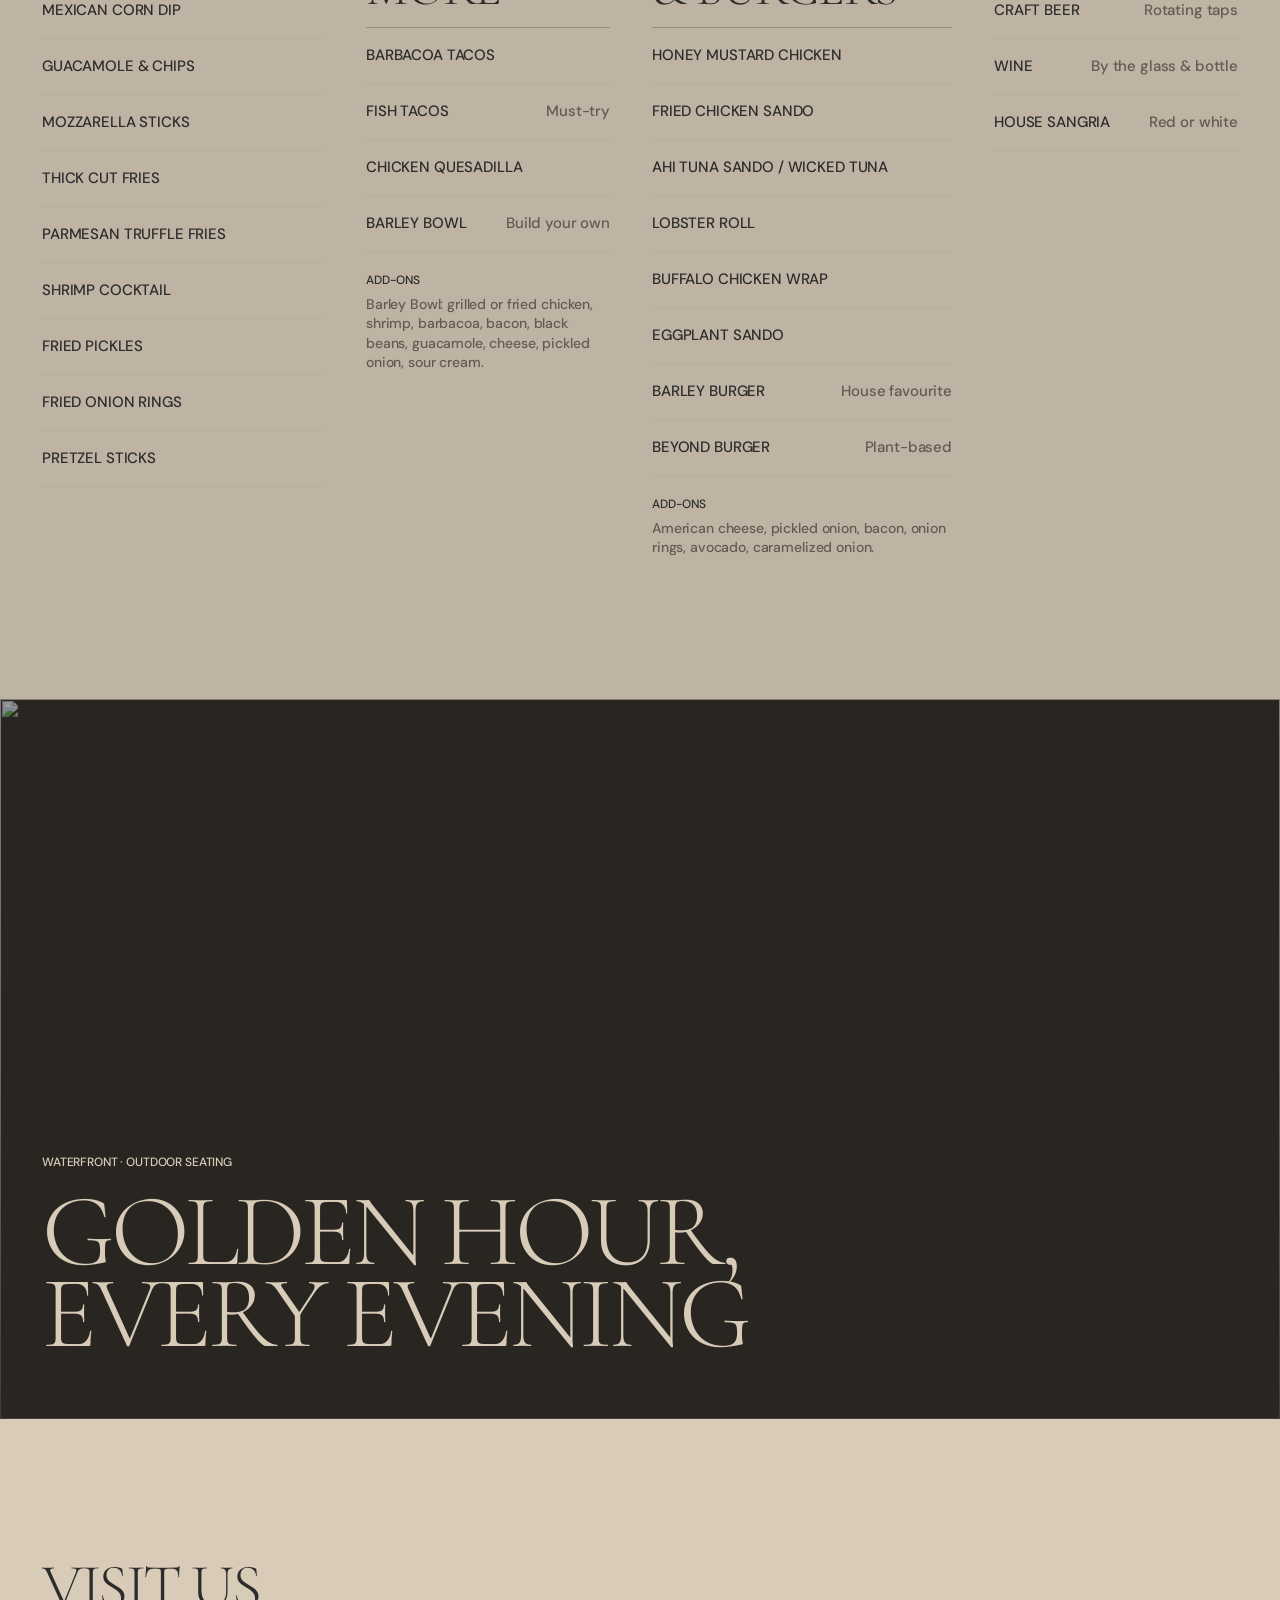
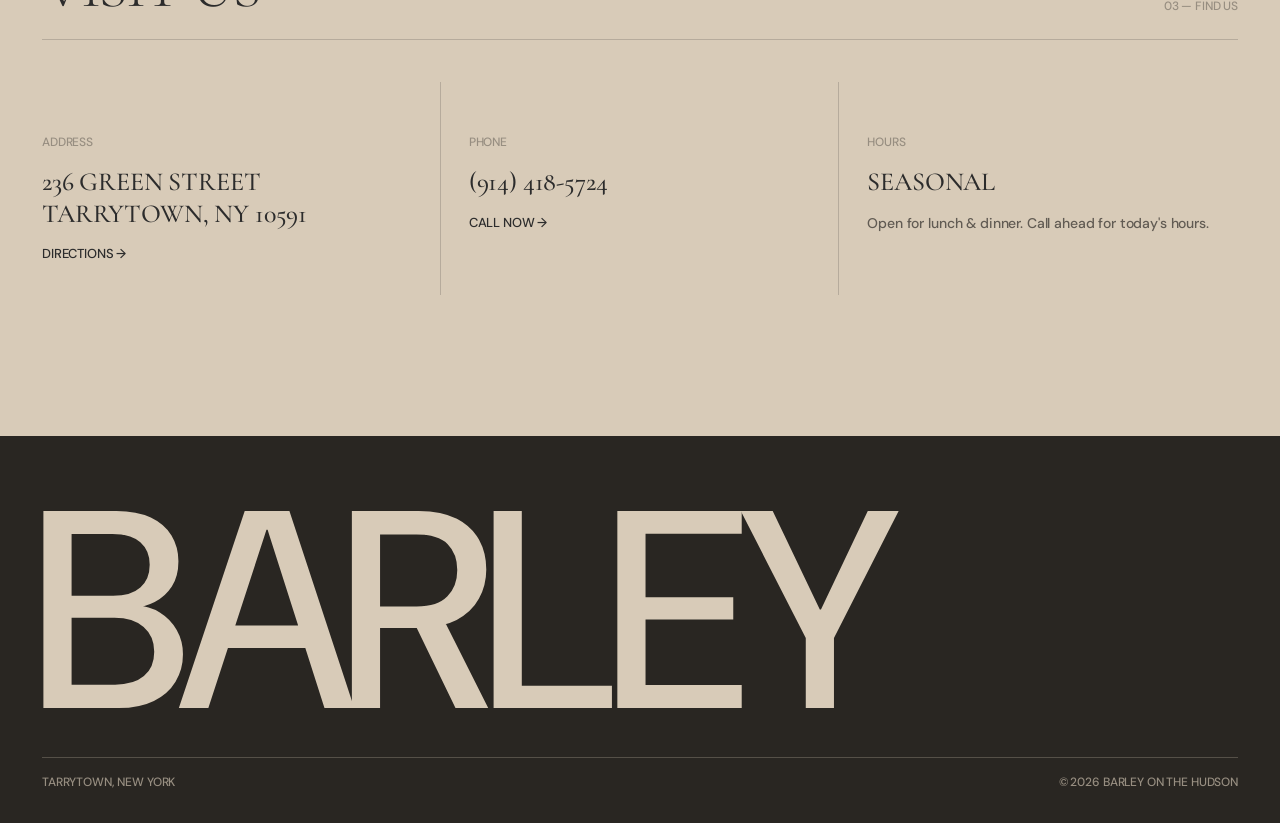
==== commit 64cb9857: "Restore drinks column in the menu Co-Authored-By: Claude Opus 5.5 <noreply@anthropic.com> Claude-Ses" ====
--- a/index.html
+++ b/index.html
@@ -174,6 +174,14 @@
             </ul>
             <p class="menu-list__extra"><span class="caption">Add-ons</span> American cheese, pickled onion, bacon, onion rings, avocado, caramelized onion.</p>
           </div>
+          <div class="menu-list__col">
+            <h3 class="menu-list__title">To drink</h3>
+            <ul>
+              <li><span>Craft Beer</span><span class="menu-list__note">Rotating taps</span></li>
+              <li><span>Wine</span><span class="menu-list__note">By the glass &amp; bottle</span></li>
+              <li><span>House Sangria</span><span class="menu-list__note">Red or white</span></li>
+            </ul>
+          </div>
         </div>
       </div>
     </section>
--- a/styles.css
+++ b/styles.css
@@ -237,7 +237,7 @@
 }
 .tag--accent { border-color: var(--color-saffron-glow); color: var(--color-onyx-warm); background: var(--color-saffron-glow); }
 
-.menu-list { display: grid; grid-template-columns: repeat(3, 1fr); gap: 42px; margin-top: 92px; align-items: start; }
+.menu-list { display: grid; grid-template-columns: repeat(4, 1fr); gap: 42px; margin-top: 92px; align-items: start; }
 .menu-list__extra { margin-top: 20px; color: var(--color-espresso); max-width: 40ch; }
 .menu-list__extra .caption { display: block; margin-bottom: 6px; color: var(--color-onyx-warm); }
 .menu-list__title {
@@ -300,6 +300,7 @@
 }
 
 /* ---------- Responsive ---------- */
+@media (max-width: 1200px) { .menu-list { grid-template-columns: repeat(2, 1fr); } }
 @media (max-width: 900px) {
   .nav { flex-wrap: wrap; row-gap: 16px; }
   .nav__links { order: 3; width: 100%; gap: 20px; font-size: 13px; overflow-x: auto; padding-bottom: 4px; border-top: 1px solid rgba(216,203,184,.25); padding-top: 14px; }
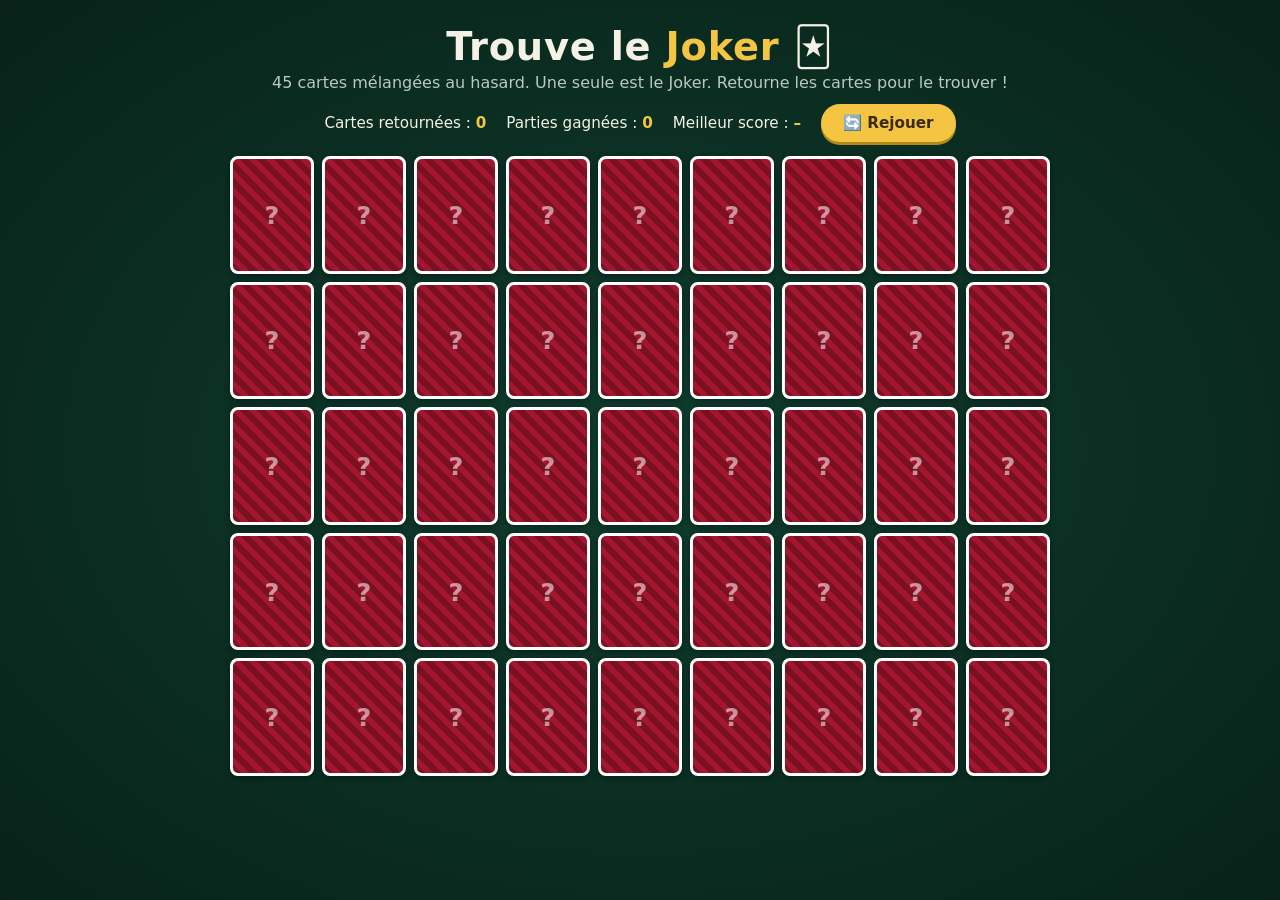
==== commit 8edc1084: "Ajoute le jeu « Trouve le Joker » (45 cartes, rejouer, paillettes) Co-Authored-By: Claude Opus 5.5 <" ====
--- a/index.html
+++ b/index.html
@@ -1,237 +1,428 @@
 <!doctype html>
-<html lang="en">
+<html lang="fr">
 <head>
-  <meta charset="utf-8">
-  <meta name="viewport" content="width=device-width, initial-scale=1">
-  <title>Barley on the Hudson — Tarrytown, NY</title>
-  <meta name="description" content="Waterfront burgers, beer, wine and sangria on the Hudson River in Tarrytown, New York.">
-  <link rel="preconnect" href="https://fonts.googleapis.com">
-  <link rel="preconnect" href="https://fonts.gstatic.com" crossorigin>
-  <link href="https://fonts.googleapis.com/css2?family=Cormorant+Garamond:wght@300&family=DM+Sans:opsz,wght@9..40,500;9..40,700&display=swap" rel="stylesheet">
-  <link rel="stylesheet" href="styles.css">
+<meta charset="utf-8">
+<meta name="viewport" content="width=device-width, initial-scale=1">
+<title>Trouve le Joker</title>
+<style>
+  :root {
+    --bg: #0f3d2e;
+    --bg-dark: #082219;
+    --text: #f5f1e6;
+    --muted: #b9cbbf;
+    --gold: #f4c542;
+    --red: #c8102e;
+    --black: #1b1b1b;
+    --card-face: #fffdf7;
+    --card-back-1: #7a1022;
+    --card-back-2: #a3162f;
+  }
+  * { box-sizing: border-box; }
+  html, body { margin: 0; }
+  html { background: var(--bg-dark); }
+  body {
+    min-height: 100vh;
+    font-family: system-ui, -apple-system, "Segoe UI", Roboto, sans-serif;
+    color: var(--text);
+    background: radial-gradient(ellipse at center, var(--bg) 0%, var(--bg-dark) 100%);
+    background-attachment: fixed;
+    display: flex;
+    flex-direction: column;
+    align-items: center;
+    padding: 16px;
+  }
+  h1 {
+    margin: 8px 0 4px;
+    font-size: clamp(1.6rem, 5vw, 2.4rem);
+    letter-spacing: 0.02em;
+  }
+  h1 span { color: var(--gold); }
+  .rules { margin: 0 0 12px; color: var(--muted); text-align: center; }
+
+  .hud {
+    display: flex;
+    flex-wrap: wrap;
+    gap: 8px 20px;
+    justify-content: center;
+    align-items: center;
+    margin-bottom: 14px;
+    font-size: 0.95rem;
+  }
+  .hud b { color: var(--gold); font-variant-numeric: tabular-nums; }
+
+  button {
+    font: inherit;
+    font-weight: 600;
+    cursor: pointer;
+    border: none;
+    border-radius: 999px;
+    padding: 10px 22px;
+    background: var(--gold);
+    color: #3a2a00;
+    box-shadow: 0 3px 0 #b48a17;
+    transition: transform .1s, box-shadow .1s;
+  }
+  button:active { transform: translateY(2px); box-shadow: 0 1px 0 #b48a17; }
+
+  .board {
+    display: grid;
+    grid-template-columns: repeat(9, 1fr);
+    gap: 8px;
+    width: 100%;
+    max-width: 820px;
+  }
+  @media (max-width: 640px) {
+    .board { grid-template-columns: repeat(5, 1fr); gap: 6px; }
+  }
+
+  .card {
+    aspect-ratio: 5 / 7;
+    perspective: 600px;
+    cursor: pointer;
+    background: none;
+    border: none;
+    padding: 0;
+    box-shadow: none;
+    border-radius: 8px;
+  }
+  .card:active { transform: none; box-shadow: none; }
+  .card:disabled { cursor: default; }
+  .card-inner {
+    position: relative;
+    width: 100%;
+    height: 100%;
+    transition: transform .5s cubic-bezier(.3,.8,.3,1);
+    transform-style: preserve-3d;
+  }
+  .card.flipped .card-inner { transform: rotateY(180deg); }
+  .card:not(.flipped):not(:disabled):hover .card-inner { transform: translateY(-4px); }
+
+  .face, .back {
+    position: absolute;
+    inset: 0;
+    border-radius: 8px;
+    backface-visibility: hidden;
+    -webkit-backface-visibility: hidden;
+    box-shadow: 0 2px 6px rgba(0,0,0,.35);
+  }
+  .back {
+    border: 3px solid #fff;
+    background:
+      repeating-linear-gradient(45deg, var(--card-back-1) 0 6px, var(--card-back-2) 6px 12px);
+  }
+  .back::after {
+    content: "?";
+    position: absolute;
+    inset: 0;
+    display: grid;
+    place-items: center;
+    font-size: clamp(1rem, 3vw, 1.6rem);
+    font-weight: 800;
+    color: rgba(255,255,255,.55);
+  }
+  .face {
+    transform: rotateY(180deg);
+    background: var(--card-face);
+    color: var(--black);
+    display: grid;
+    place-items: center;
+    font-weight: 700;
+  }
+  .face.red { color: var(--red); }
+  .corner {
+    position: absolute;
+    top: 4px;
+    left: 5px;
+    font-size: clamp(.6rem, 1.8vw, .85rem);
+    line-height: 1;
+    text-align: center;
+  }
+  .corner.bottom { top: auto; left: auto; bottom: 4px; right: 5px; transform: rotate(180deg); }
+  .pip { font-size: clamp(1.1rem, 4vw, 2rem); }
+
+  .face.joker {
+    background: linear-gradient(135deg, #fff6c9, #ffd86b 50%, #fff6c9);
+    color: #5b2a86;
+  }
+  .face.joker .pip { font-size: clamp(1.4rem, 5vw, 2.4rem); }
+  .face.joker .label {
+    position: absolute;
+    bottom: 6%;
+    font-size: clamp(.45rem, 1.4vw, .7rem);
+    letter-spacing: .15em;
+  }
+  .card.winner .card-inner { animation: pop 1s ease-in-out infinite alternate; }
+  .card.winner .face { box-shadow: 0 0 18px 6px var(--gold); }
+  @keyframes pop {
+    from { transform: rotateY(180deg) scale(1); }
+    to   { transform: rotateY(180deg) scale(1.12); }
+  }
+  .card.dim { opacity: .55; }
+
+  .overlay {
+    position: fixed;
+    inset: 0;
+    display: none;
+    align-items: center;
+    justify-content: center;
+    background: rgba(0,0,0,.45);
+    padding: 16px;
+    z-index: 5;
+  }
+  .overlay.show { display: flex; animation: fade .4s ease; }
+  @keyframes fade { from { opacity: 0; } to { opacity: 1; } }
+  .panel {
+    background: #13261f;
+    border: 2px solid var(--gold);
+    border-radius: 16px;
+    padding: 24px 28px;
+    text-align: center;
+    max-width: 360px;
+    width: 100%;
+    animation: rise .5s cubic-bezier(.2,1.4,.4,1);
+  }
+  @keyframes rise { from { transform: scale(.6); } to { transform: scale(1); } }
+  .panel h2 { margin: 0 0 8px; color: var(--gold); font-size: 1.8rem; }
+  .panel p { margin: 0 0 18px; color: var(--muted); }
+
+  #sparkles {
+    position: fixed;
+    inset: 0;
+    width: 100%;
+    height: 100%;
+    pointer-events: none;
+    z-index: 10;
+  }
+</style>
 </head>
 <body>
-
-  <!-- HERO -->
-  <header class="hero">
-    <img class="hero__img" src="https://images.unsplash.com/photo-1517248135467-4c7edcad34c4?auto=format&fit=crop&w=2000&q=80" alt="" aria-hidden="true">
-    <div class="hero__overlay"></div>
-
-    <nav class="nav">
-      <a href="#" class="nav__logo" aria-label="Barley on the Hudson — home">
-        <svg viewBox="0 0 32 32" width="28" height="28" fill="none" stroke="currentColor" stroke-width="1">
-          <path d="M16 3v26M16 9c-3-1-5-3-5-6M16 9c3-1 5-3 5-6M16 15c-3-1-5-3-5-6M16 15c3-1 5-3 5-6M16 21c-3-1-5-3-5-6M16 21c3-1 5-3 5-6"/>
-        </svg>
-      </a>
-      <ul class="nav__links">
-        <li><a href="#about">About</a></li>
-        <li><a href="#how">How it works</a></li>
-        <li><a href="#menu">Menu</a></li>
-        <li><a href="#visit">Visit</a></li>
-      </ul>
-      <a href="tel:+19144185724" class="btn btn--ghost btn--light btn--sm">Call us</a>
-    </nav>
-
-    <div class="hero__content">
-      <div class="hero__meta">
-        <span>Tarrytown, New York</span>
-        <span>On the Hudson River</span>
-      </div>
-      <h1 class="hero__wordmark">Barley</h1>
-      <p class="hero__sub display">on the Hudson</p>
-      <div class="hero__actions">
-        <a href="#menu" class="btn btn--ghost btn--light">See the menu</a>
-        <a href="#visit" class="link link--light">Find us →</a>
-      </div>
-    </div>
-  </header>
-
-  <!-- MARQUEE -->
-  <div class="marquee" aria-hidden="true">
-    <div class="marquee__track">
-      <span>Barley Burger</span><span class="dot">✦</span>
-      <span>Barbacoa Tacos</span><span class="dot">✦</span>
-      <span>Fish Tacos</span><span class="dot">✦</span>
-      <span>Lobster Roll</span><span class="dot">✦</span>
-      <span>Truffle Fries</span><span class="dot">✦</span>
-      <span>Barley Burger</span><span class="dot">✦</span>
-      <span>Barbacoa Tacos</span><span class="dot">✦</span>
-      <span>Fish Tacos</span><span class="dot">✦</span>
-      <span>Lobster Roll</span><span class="dot">✦</span>
-      <span>Truffle Fries</span><span class="dot">✦</span>
+  <h1>Trouve le <span>Joker</span> 🃏</h1>
+  <p class="rules">45 cartes mélangées au hasard. Une seule est le Joker. Retourne les cartes pour le trouver !</p>
+
+  <div class="hud">
+    <div>Cartes retournées : <b id="tries">0</b></div>
+    <div>Parties gagnées : <b id="wins">0</b></div>
+    <div>Meilleur score : <b id="best">–</b></div>
+    <button id="restart" type="button">🔄 Rejouer</button>
+  </div>
+
+  <div class="board" id="board"></div>
+
+  <div class="overlay" id="overlay">
+    <div class="panel">
+      <h2>🎉 Bravo !</h2>
+      <p id="message"></p>
+      <button id="again" type="button">🔄 Rejouer</button>
     </div>
   </div>
 
-  <main>
-    <!-- ABOUT -->
-    <section id="about" class="section container">
-      <div class="split">
-        <p class="caption">01 — About</p>
-        <div>
-          <h2 class="heading-lg">Burgers, beer &amp; the river at sunset</h2>
-          <div class="cols">
-            <p>Barley on the Hudson is a relaxed waterfront spot in Tarrytown, built for long afternoons and easy evenings by the water. Grab a table outside, pour something cold and watch the boats drift past the bridge.</p>
-            <p>The kitchen keeps things simple and generous: burgers ground from premium Pat LaFrieda beef, tacos, lobster rolls, sandwiches and plenty to share, alongside a list of craft beers, wine and house sangria.</p>
-          </div>
-        </div>
-      </div>
-    </section>
-
-    <hr class="rule container">
-
-    <!-- HOW IT WORKS -->
-    <section id="how" class="section container">
-      <div class="split">
-        <p class="caption">02 — How it works</p>
-        <div>
-          <h2 class="heading">No waiters. No fuss.</h2>
-          <ol class="steps">
-            <li class="step">
-              <span class="step__num">I</span>
-              <h3 class="step__title">Order</h3>
-              <p>Line up at the outdoor kitchen counter and place your order.</p>
-            </li>
-            <li class="step">
-              <span class="step__num">II</span>
-              <h3 class="step__title">Settle in</h3>
-              <p>Take your pager, find a table by the water and grab a drink at the bar.</p>
-            </li>
-            <li class="step">
-              <span class="step__num">III</span>
-              <h3 class="step__title">Pick up</h3>
-              <p>When the pager buzzes, your food is ready at the counter. Enjoy.</p>
-            </li>
-          </ol>
-        </div>
-      </div>
-    </section>
-
-    <!-- MENU -->
-    <section id="menu" class="section section--linen">
-      <div class="container">
-        <div class="section__head">
-          <h2 class="display">The Menu</h2>
-          <p class="caption">Counter service · Lunch &amp; dinner</p>
-        </div>
-
-        <div class="menu-grid">
-          <article class="dish">
-            <div class="dish__img"><img src="https://images.unsplash.com/photo-1568901346375-23c9450c58cd?auto=format&fit=crop&w=900&q=80" alt="Burger" loading="lazy"></div>
-            <span class="tag tag--accent">Signature</span>
-            <h3 class="dish__name">The LaFrieda Burger</h3>
-            <p>Pat LaFrieda blend of short rib, brisket and chuck on a toasted bun.</p>
-          </article>
-          <article class="dish">
-            <div class="dish__img"><img src="https://images.unsplash.com/photo-1551504734-5ee1c4a1479b?auto=format&fit=crop&w=900&q=80" alt="Fish tacos" loading="lazy"></div>
-            <span class="tag">From the water</span>
-            <h3 class="dish__name">Fish Tacos</h3>
-            <p>Crisp fish, slaw and a squeeze of lime in warm tortillas.</p>
-          </article>
-          <article class="dish">
-            <div class="dish__img"><img src="https://images.unsplash.com/photo-1546069901-ba9599a7e63c?auto=format&fit=crop&w=900&q=80" alt="Grain bowl" loading="lazy"></div>
-            <span class="tag">Build your own</span>
-            <h3 class="dish__name">The Barley Bowl</h3>
-            <p>Pick your protein, then pile on beans, guacamole, pickled onion and more.</p>
-          </article>
-        </div>
-
-        <div class="menu-list">
-          <div class="menu-list__col">
-            <h3 class="menu-list__title">Shareables</h3>
-            <ul>
-              <li><span>Mexican Corn Dip</span></li>
-              <li><span>Guacamole &amp; Chips</span></li>
-              <li><span>Mozzarella Sticks</span></li>
-              <li><span>Thick Cut Fries</span></li>
-              <li><span>Parmesan Truffle Fries</span></li>
-              <li><span>Shrimp Cocktail</span></li>
-              <li><span>Fried Pickles</span></li>
-              <li><span>Fried Onion Rings</span></li>
-              <li><span>Pretzel Sticks</span></li>
-            </ul>
-          </div>
-          <div class="menu-list__col">
-            <h3 class="menu-list__title">Tacos + More</h3>
-            <ul>
-              <li><span>Barbacoa Tacos</span></li>
-              <li><span>Fish Tacos</span><span class="menu-list__note">Must-try</span></li>
-              <li><span>Chicken Quesadilla</span></li>
-              <li><span>Barley Bowl</span><span class="menu-list__note">Build your own</span></li>
-            </ul>
-            <p class="menu-list__extra"><span class="caption">Add-ons</span> Barley Bowl: grilled or fried chicken, shrimp, barbacoa, bacon, black beans, guacamole, cheese, pickled onion, sour cream.</p>
-          </div>
-          <div class="menu-list__col">
-            <h3 class="menu-list__title">Sandwiches &amp; Burgers</h3>
-            <ul>
-              <li><span>Honey Mustard Chicken</span></li>
-              <li><span>Fried Chicken Sando</span></li>
-              <li><span>Ahi Tuna Sando / Wicked Tuna</span></li>
-              <li><span>Lobster Roll</span></li>
-              <li><span>Buffalo Chicken Wrap</span></li>
-              <li><span>Eggplant Sando</span></li>
-              <li><span>Barley Burger</span><span class="menu-list__note">House favourite</span></li>
-              <li><span>Beyond Burger</span><span class="menu-list__note">Plant-based</span></li>
-            </ul>
-            <p class="menu-list__extra"><span class="caption">Add-ons</span> American cheese, pickled onion, bacon, onion rings, avocado, caramelized onion.</p>
-          </div>
-          <div class="menu-list__col">
-            <h3 class="menu-list__title">To drink</h3>
-            <ul>
-              <li><span>Craft Beer</span><span class="menu-list__note">Rotating taps</span></li>
-              <li><span>Wine</span><span class="menu-list__note">By the glass &amp; bottle</span></li>
-              <li><span>House Sangria</span><span class="menu-list__note">Red or white</span></li>
-            </ul>
-          </div>
-        </div>
-      </div>
-    </section>
-
-    <!-- ATMOSPHERE -->
-    <section class="atmos">
-      <img class="atmos__img" src="https://images.unsplash.com/photo-1555396273-367ea4eb4db5?auto=format&fit=crop&w=2000&q=80" alt="" aria-hidden="true" loading="lazy">
-      <div class="hero__overlay"></div>
-      <div class="atmos__content container">
-        <p class="caption caption--light">Waterfront · Outdoor seating</p>
-        <h2 class="display">Golden hour,<br>every evening</h2>
-      </div>
-    </section>
-
-    <!-- VISIT -->
-    <section id="visit" class="section container">
-      <div class="section__head">
-        <h2 class="heading-lg">Visit us</h2>
-        <p class="caption">03 — Find us</p>
-      </div>
-      <div class="visit">
-        <div class="visit__card">
-          <p class="caption">Address</p>
-          <p class="visit__big">236 Green Street<br>Tarrytown, NY 10591</p>
-          <a class="link" href="https://maps.google.com/?q=Barley+on+the+Hudson+Tarrytown+NY" target="_blank" rel="noopener">Directions →</a>
-        </div>
-        <div class="visit__card">
-          <p class="caption">Phone</p>
-          <p class="visit__big"><a href="tel:+19144185724">(914) 418-5724</a></p>
-          <a class="link" href="tel:+19144185724">Call now →</a>
-        </div>
-        <div class="visit__card">
-          <p class="caption">Hours</p>
-          <p class="visit__big">Seasonal</p>
-          <p class="muted">Open for lunch &amp; dinner. Call ahead for today's hours.</p>
-        </div>
-      </div>
-    </section>
-  </main>
-
-  <footer class="footer">
-    <div class="container footer__inner">
-      <p class="footer__wordmark">Barley</p>
-      <div class="footer__meta">
-        <span>Tarrytown, New York</span>
-        <span>© <span id="year">2026</span> Barley on the Hudson</span>
-      </div>
-    </div>
-  </footer>
-
-  <script>document.getElementById('year').textContent = new Date().getFullYear();</script>
+  <canvas id="sparkles"></canvas>
+
+<script>
+(() => {
+  const SUITS = [
+    { s: "♠", red: false }, { s: "♥", red: true },
+    { s: "♦", red: true },  { s: "♣", red: false },
+  ];
+  const VALUES = ["A", "2", "3", "4", "5", "6", "7", "8", "9", "10", "V", "D", "R"];
+  const TOTAL = 45;
+
+  const board = document.getElementById("board");
+  const triesEl = document.getElementById("tries");
+  const winsEl = document.getElementById("wins");
+  const bestEl = document.getElementById("best");
+  const overlay = document.getElementById("overlay");
+  const message = document.getElementById("message");
+
+  let tries = 0;
+  let over = false;
+  let stats = { wins: 0, best: null };
+  try {
+    const saved = JSON.parse(localStorage.getItem("joker-stats"));
+    if (saved) stats = saved;
+  } catch (e) {}
+
+  function saveStats() {
+    try { localStorage.setItem("joker-stats", JSON.stringify(stats)); } catch (e) {}
+  }
+
+  // Mélange de Fisher-Yates (vraiment aléatoire)
+  function shuffle(arr) {
+    for (let i = arr.length - 1; i > 0; i--) {
+      const j = Math.floor(Math.random() * (i + 1));
+      [arr[i], arr[j]] = [arr[j], arr[i]];
+    }
+    return arr;
+  }
+
+  // 44 cartes tirées au hasard d'un jeu de 52 + 1 Joker = 45 cartes
+  function buildDeck() {
+    const full = [];
+    for (const suit of SUITS) {
+      for (const v of VALUES) full.push({ value: v, suit: suit.s, red: suit.red });
+    }
+    const deck = shuffle(full).slice(0, TOTAL - 1);
+    deck.push({ joker: true });
+    return shuffle(deck);
+  }
+
+  function faceHTML(card) {
+    if (card.joker) {
+      return `<div class="face joker"><span class="pip">🃏</span><span class="label">JOKER</span></div>`;
+    }
+    const corner = `${card.value}<br>${card.suit}`;
+    return `<div class="face${card.red ? " red" : ""}">
+      <span class="corner">${corner}</span>
+      <span class="pip">${card.suit}</span>
+      <span class="corner bottom">${corner}</span>
+    </div>`;
+  }
+
+  function updateHud() {
+    triesEl.textContent = tries;
+    winsEl.textContent = stats.wins;
+    bestEl.textContent = stats.best ?? "–";
+  }
+
+  function newGame() {
+    tries = 0;
+    over = false;
+    overlay.classList.remove("show");
+    board.innerHTML = "";
+    for (const card of buildDeck()) {
+      const btn = document.createElement("button");
+      btn.type = "button";
+      btn.className = "card";
+      btn.setAttribute("aria-label", "Carte cachée");
+      btn.innerHTML = `<div class="card-inner"><div class="back"></div>${faceHTML(card)}</div>`;
+      btn.addEventListener("click", () => flip(btn, card));
+      board.appendChild(btn);
+    }
+    updateHud();
+  }
+
+  function flip(btn, card) {
+    if (over || btn.classList.contains("flipped")) return;
+    btn.classList.add("flipped");
+    btn.disabled = true;
+    btn.setAttribute("aria-label", card.joker ? "Joker" : `${card.value} ${card.suit}`);
+    tries++;
+    updateHud();
+    if (card.joker) win(btn);
+  }
+
+  function win(btn) {
+    over = true;
+    stats.wins++;
+    if (stats.best === null || tries < stats.best) stats.best = tries;
+    saveStats();
+    updateHud();
+    btn.classList.add("winner");
+    board.querySelectorAll(".card:not(.flipped)").forEach(c => { c.disabled = true; c.classList.add("dim"); });
+
+    const rect = btn.getBoundingClientRect();
+    sparkle(rect.left + rect.width / 2, rect.top + rect.height / 2);
+
+    message.textContent = tries === 1
+      ? "Incroyable ! Tu as trouvé le Joker du premier coup !"
+      : `Tu as trouvé le Joker en ${tries} cartes.`;
+    setTimeout(() => { if (over) overlay.classList.add("show"); }, 900);
+  }
+
+  // ---------- Paillettes ----------
+  const canvas = document.getElementById("sparkles");
+  const ctx = canvas.getContext("2d");
+  const COLORS = ["#f4c542", "#ffe680", "#ffffff", "#ff6fb5", "#7ad7ff", "#b98cff", "#ffa94d"];
+  let particles = [];
+  let running = false;
+
+  function resize() {
+    const dpr = window.devicePixelRatio || 1;
+    canvas.width = innerWidth * dpr;
+    canvas.height = innerHeight * dpr;
+    ctx.setTransform(dpr, 0, 0, dpr, 0, 0);
+  }
+  addEventListener("resize", resize);
+  resize();
+
+  function addParticle(x, y, speed) {
+    const angle = Math.random() * Math.PI * 2;
+    const v = speed * (0.3 + Math.random());
+    particles.push({
+      x, y,
+      vx: Math.cos(angle) * v,
+      vy: Math.sin(angle) * v - 2,
+      size: 2 + Math.random() * 5,
+      color: COLORS[Math.floor(Math.random() * COLORS.length)],
+      life: 1,
+      decay: 0.006 + Math.random() * 0.01,
+      rot: Math.random() * Math.PI,
+      spin: (Math.random() - 0.5) * 0.3,
+      star: Math.random() < 0.5,
+      twinkle: Math.random() * Math.PI * 2,
+    });
+  }
+
+  function sparkle(x, y) {
+    // grosse explosion autour du Joker
+    for (let i = 0; i < 180; i++) addParticle(x, y, 9);
+    // pluie de paillettes depuis le haut pendant ~2,5 s
+    let rain = 0;
+    const rainTimer = setInterval(() => {
+      for (let i = 0; i < 12; i++) addParticle(Math.random() * innerWidth, -10, 1.5);
+      if (++rain > 40) clearInterval(rainTimer);
+    }, 60);
+    if (!running) { running = true; requestAnimationFrame(tick); }
+  }
+
+  function drawStar(p, alpha) {
+    ctx.save();
+    ctx.translate(p.x, p.y);
+    ctx.rotate(p.rot);
+    ctx.globalAlpha = alpha;
+    ctx.fillStyle = p.color;
+    ctx.beginPath();
+    const r = p.size, inner = r * 0.4;
+    for (let i = 0; i < 8; i++) {
+      const rad = i % 2 === 0 ? r : inner;
+      const a = (i * Math.PI) / 4;
+      ctx.lineTo(Math.cos(a) * rad, Math.sin(a) * rad);
+    }
+    ctx.closePath();
+    ctx.fill();
+    ctx.restore();
+  }
+
+  function tick() {
+    ctx.clearRect(0, 0, innerWidth, innerHeight);
+    for (const p of particles) {
+      p.vx *= 0.98;
+      p.vy = p.vy * 0.98 + 0.12;
+      p.x += p.vx;
+      p.y += p.vy;
+      p.rot += p.spin;
+      p.twinkle += 0.3;
+      p.life -= p.decay;
+      const alpha = Math.max(0, p.life) * (0.6 + 0.4 * Math.sin(p.twinkle));
+      if (p.star) {
+        drawStar(p, alpha);
+      } else {
+        ctx.globalAlpha = alpha;
+        ctx.fillStyle = p.color;
+        ctx.fillRect(p.x, p.y, p.size, p.size * 0.6);
+      }
+    }
+    ctx.globalAlpha = 1;
+    particles = particles.filter(p => p.life > 0 && p.y < innerHeight + 20);
+    if (particles.length) requestAnimationFrame(tick);
+    else { running = false; ctx.clearRect(0, 0, innerWidth, innerHeight); }
+  }
+
+  document.getElementById("restart").addEventListener("click", newGame);
+  document.getElementById("again").addEventListener("click", newGame);
+
+  newGame();
+})();
+</script>
 </body>
 </html>
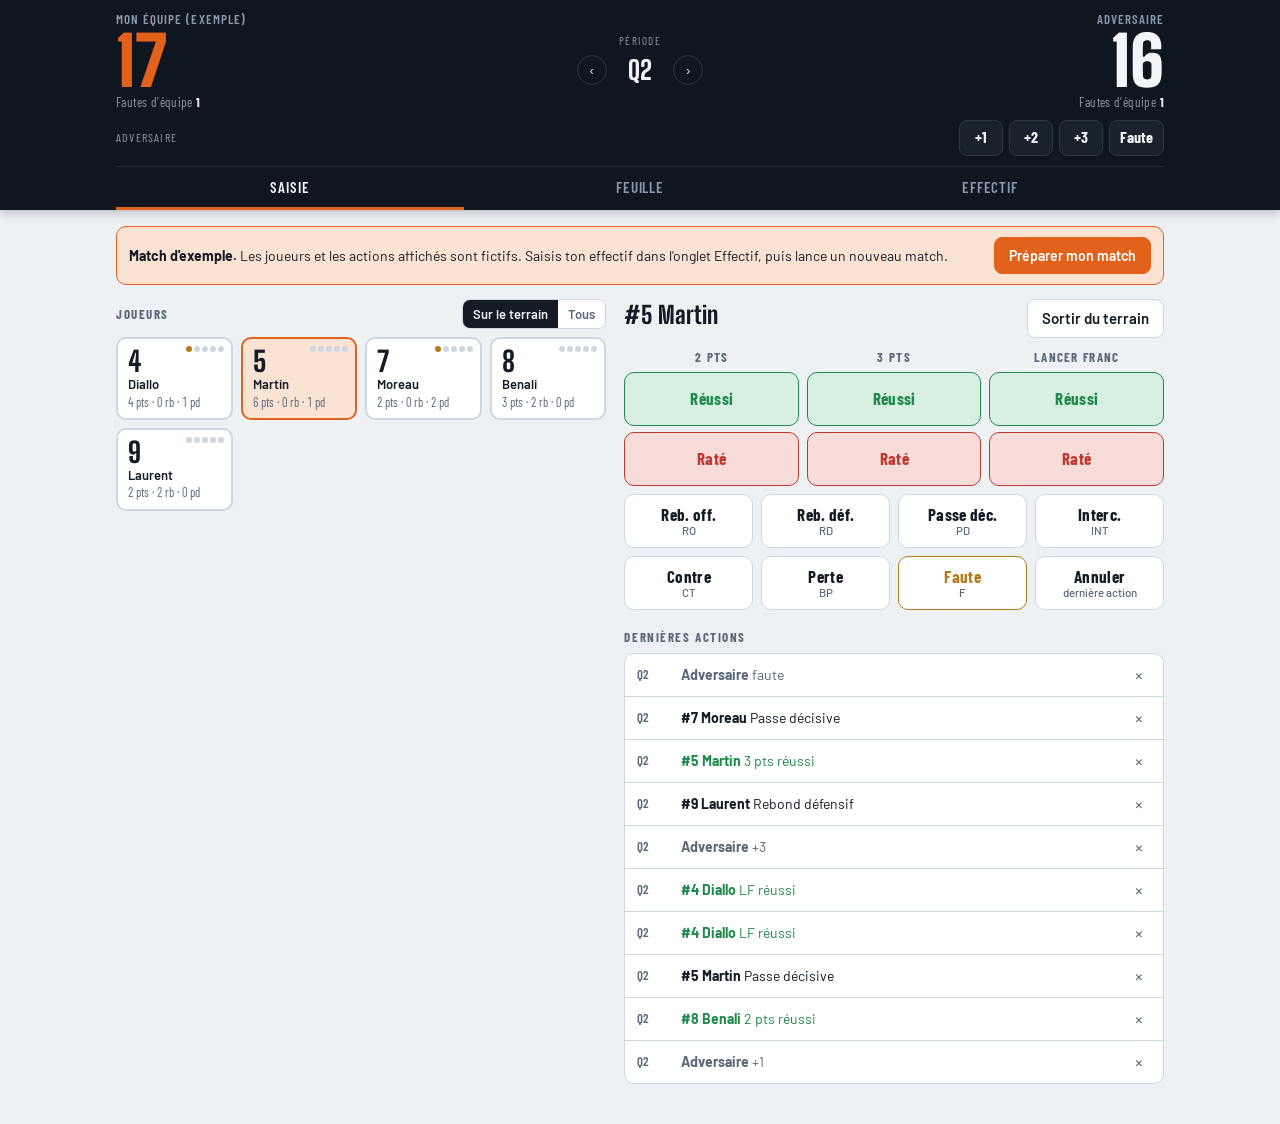
==== commit a082685c: "Ajoute une appli de stats de basket pour suivre un match en direct Page web autonome : saisie rapide" ====
--- a/index.html
+++ b/index.html
@@ -2,426 +2,691 @@
 <html lang="fr">
 <head>
 <meta charset="utf-8">
-<meta name="viewport" content="width=device-width, initial-scale=1">
-<title>Trouve le Joker</title>
+<meta name="viewport" content="width=device-width, initial-scale=1, viewport-fit=cover">
+<style>:root{padding-top:env(safe-area-inset-top,0px);padding-bottom:env(safe-area-inset-bottom,0px)}body{margin:0}[hidden]{display:none!important}</style>
+<title>Feuille de Stats Basket</title>
+<meta name="claude:viewport-fit-sides" content="cover">
+<link rel="preconnect" href="https://fonts.googleapis.com">
+<link rel="preconnect" href="https://fonts.gstatic.com" crossorigin>
+<link rel="stylesheet" href="https://fonts.googleapis.com/css2?family=Big+Shoulders+Display:wght@700;800;900&family=Barlow:wght@400;500;600;700&family=Barlow+Condensed:wght@500;600;700&display=swap">
 <style>
-  :root {
-    --bg: #0f3d2e;
-    --bg-dark: #082219;
-    --text: #f5f1e6;
-    --muted: #b9cbbf;
-    --gold: #f4c542;
-    --red: #c8102e;
-    --black: #1b1b1b;
-    --card-face: #fffdf7;
-    --card-back-1: #7a1022;
-    --card-back-2: #a3162f;
-  }
-  * { box-sizing: border-box; }
-  html, body { margin: 0; }
-  html { background: var(--bg-dark); }
-  body {
-    min-height: 100vh;
-    font-family: system-ui, -apple-system, "Segoe UI", Roboto, sans-serif;
-    color: var(--text);
-    background: radial-gradient(ellipse at center, var(--bg) 0%, var(--bg-dark) 100%);
-    background-attachment: fixed;
-    display: flex;
-    flex-direction: column;
-    align-items: center;
-    padding: 16px;
-  }
-  h1 {
-    margin: 8px 0 4px;
-    font-size: clamp(1.6rem, 5vw, 2.4rem);
-    letter-spacing: 0.02em;
-  }
-  h1 span { color: var(--gold); }
-  .rules { margin: 0 0 12px; color: var(--muted); text-align: center; }
-
-  .hud {
-    display: flex;
-    flex-wrap: wrap;
-    gap: 8px 20px;
-    justify-content: center;
-    align-items: center;
-    margin-bottom: 14px;
-    font-size: 0.95rem;
-  }
-  .hud b { color: var(--gold); font-variant-numeric: tabular-nums; }
-
-  button {
-    font: inherit;
-    font-weight: 600;
-    cursor: pointer;
-    border: none;
-    border-radius: 999px;
-    padding: 10px 22px;
-    background: var(--gold);
-    color: #3a2a00;
-    box-shadow: 0 3px 0 #b48a17;
-    transition: transform .1s, box-shadow .1s;
-  }
-  button:active { transform: translateY(2px); box-shadow: 0 1px 0 #b48a17; }
-
-  .board {
-    display: grid;
-    grid-template-columns: repeat(9, 1fr);
-    gap: 8px;
-    width: 100%;
-    max-width: 820px;
-  }
-  @media (max-width: 640px) {
-    .board { grid-template-columns: repeat(5, 1fr); gap: 6px; }
-  }
-
-  .card {
-    aspect-ratio: 5 / 7;
-    perspective: 600px;
-    cursor: pointer;
-    background: none;
-    border: none;
-    padding: 0;
-    box-shadow: none;
-    border-radius: 8px;
-  }
-  .card:active { transform: none; box-shadow: none; }
-  .card:disabled { cursor: default; }
-  .card-inner {
-    position: relative;
-    width: 100%;
-    height: 100%;
-    transition: transform .5s cubic-bezier(.3,.8,.3,1);
-    transform-style: preserve-3d;
-  }
-  .card.flipped .card-inner { transform: rotateY(180deg); }
-  .card:not(.flipped):not(:disabled):hover .card-inner { transform: translateY(-4px); }
-
-  .face, .back {
-    position: absolute;
-    inset: 0;
-    border-radius: 8px;
-    backface-visibility: hidden;
-    -webkit-backface-visibility: hidden;
-    box-shadow: 0 2px 6px rgba(0,0,0,.35);
-  }
-  .back {
-    border: 3px solid #fff;
-    background:
-      repeating-linear-gradient(45deg, var(--card-back-1) 0 6px, var(--card-back-2) 6px 12px);
-  }
-  .back::after {
-    content: "?";
-    position: absolute;
-    inset: 0;
-    display: grid;
-    place-items: center;
-    font-size: clamp(1rem, 3vw, 1.6rem);
-    font-weight: 800;
-    color: rgba(255,255,255,.55);
-  }
-  .face {
-    transform: rotateY(180deg);
-    background: var(--card-face);
-    color: var(--black);
-    display: grid;
-    place-items: center;
-    font-weight: 700;
-  }
-  .face.red { color: var(--red); }
-  .corner {
-    position: absolute;
-    top: 4px;
-    left: 5px;
-    font-size: clamp(.6rem, 1.8vw, .85rem);
-    line-height: 1;
-    text-align: center;
-  }
-  .corner.bottom { top: auto; left: auto; bottom: 4px; right: 5px; transform: rotate(180deg); }
-  .pip { font-size: clamp(1.1rem, 4vw, 2rem); }
-
-  .face.joker {
-    background: linear-gradient(135deg, #fff6c9, #ffd86b 50%, #fff6c9);
-    color: #5b2a86;
-  }
-  .face.joker .pip { font-size: clamp(1.4rem, 5vw, 2.4rem); }
-  .face.joker .label {
-    position: absolute;
-    bottom: 6%;
-    font-size: clamp(.45rem, 1.4vw, .7rem);
-    letter-spacing: .15em;
-  }
-  .card.winner .card-inner { animation: pop 1s ease-in-out infinite alternate; }
-  .card.winner .face { box-shadow: 0 0 18px 6px var(--gold); }
-  @keyframes pop {
-    from { transform: rotateY(180deg) scale(1); }
-    to   { transform: rotateY(180deg) scale(1.12); }
-  }
-  .card.dim { opacity: .55; }
-
-  .overlay {
-    position: fixed;
-    inset: 0;
-    display: none;
-    align-items: center;
-    justify-content: center;
-    background: rgba(0,0,0,.45);
-    padding: 16px;
-    z-index: 5;
-  }
-  .overlay.show { display: flex; animation: fade .4s ease; }
-  @keyframes fade { from { opacity: 0; } to { opacity: 1; } }
-  .panel {
-    background: #13261f;
-    border: 2px solid var(--gold);
-    border-radius: 16px;
-    padding: 24px 28px;
-    text-align: center;
-    max-width: 360px;
-    width: 100%;
-    animation: rise .5s cubic-bezier(.2,1.4,.4,1);
-  }
-  @keyframes rise { from { transform: scale(.6); } to { transform: scale(1); } }
-  .panel h2 { margin: 0 0 8px; color: var(--gold); font-size: 1.8rem; }
-  .panel p { margin: 0 0 18px; color: var(--muted); }
-
-  #sparkles {
-    position: fixed;
-    inset: 0;
-    width: 100%;
-    height: 100%;
-    pointer-events: none;
-    z-index: 10;
-  }
+/* Layout : tableau de marque collant en haut, onglets Saisie / Feuille / Effectif, une colonne au téléphone, deux sur tablette */
+:root {
+  --bg: #eef1f4;
+  --surface: #ffffff;
+  --surface-2: #e3e8ee;
+  --fg: #141b24;
+  --muted: #5b6878;
+  --line: #cfd7e0;
+  --board: #10161f;
+  --board-fg: #f3f5f8;
+  --board-muted: #8c99aa;
+  --accent: #e2611b;
+  --accent-fg: #ffffff;
+  --accent-soft: #fbe3d4;
+  --good: #1f8a4c;
+  --good-soft: #d8f0e2;
+  --bad: #c2362f;
+  --bad-soft: #f8dcda;
+  --warn: #b7791f;
+  --font-display: "Big Shoulders Display", "Arial Narrow", Impact, sans-serif;
+  --font-body: "Barlow", system-ui, -apple-system, "Segoe UI", sans-serif;
+  --font-cond: "Barlow Condensed", "Arial Narrow", system-ui, sans-serif;
+  --r: 10px;
+}
+@media (prefers-color-scheme: dark) {
+  :root:not([data-theme="light"]) {
+    --bg: #0c1117; --surface: #151c25; --surface-2: #1d2631; --fg: #e8edf3; --muted: #93a1b2; --line: #2a3542;
+    --board: #06090d; --board-fg: #f3f5f8; --board-muted: #7d8a9b;
+    --accent: #f07a33; --accent-fg: #160a03; --accent-soft: #3a2214;
+    --good: #46c07a; --good-soft: #15301f; --bad: #f06a62; --bad-soft: #3a1a18; --warn: #e3a64a;
+    color-scheme: dark;
+  }
+}
+:root[data-theme="dark"] {
+  --bg: #0c1117; --surface: #151c25; --surface-2: #1d2631; --fg: #e8edf3; --muted: #93a1b2; --line: #2a3542;
+  --board: #06090d; --board-fg: #f3f5f8; --board-muted: #7d8a9b;
+  --accent: #f07a33; --accent-fg: #160a03; --accent-soft: #3a2214;
+  --good: #46c07a; --good-soft: #15301f; --bad: #f06a62; --bad-soft: #3a1a18; --warn: #e3a64a;
+  color-scheme: dark;
+}
+* { box-sizing: border-box; }
+body {
+  background: var(--bg); color: var(--fg);
+  font-family: var(--font-body); font-size: 15px; line-height: 1.4;
+  -webkit-tap-highlight-color: transparent;
+}
+body::before { content: ""; position: fixed; inset: 0 0 auto; height: env(safe-area-inset-top, 0px); z-index: 10; background: var(--board); }
+button { font: inherit; color: inherit; cursor: pointer; }
+button:focus-visible, input:focus-visible, select:focus-visible { outline: 3px solid var(--accent); outline-offset: 2px; }
+.wrap { max-width: 1080px; margin: 0 auto; padding-left: max(16px, env(safe-area-inset-left, 0px)); padding-right: max(16px, env(safe-area-inset-right, 0px)); }
+.num { font-variant-numeric: tabular-nums; }
+
+/* ---------- Tableau de marque ---------- */
+.board { position: sticky; top: env(safe-area-inset-top, 0px); z-index: 5; background: var(--board); color: var(--board-fg); box-shadow: 0 2px 10px rgb(0 0 0 / .25); }
+.board .wrap { padding-block: 10px 0; }
+.score-row { display: grid; grid-template-columns: 1fr auto 1fr; align-items: center; gap: 10px; }
+.team { min-width: 0; display: flex; flex-direction: column; gap: 2px; }
+.team.away { align-items: flex-end; text-align: right; }
+.team-name { font-family: var(--font-cond); font-weight: 600; font-size: 13px; letter-spacing: .08em; text-transform: uppercase; color: var(--board-muted); white-space: nowrap; overflow: hidden; text-overflow: ellipsis; max-width: 100%; }
+.pts { font-family: var(--font-display); font-weight: 900; font-size: clamp(44px, 12vw, 68px); line-height: .9; font-variant-numeric: tabular-nums; }
+.team.home .pts { color: var(--accent); }
+.tf { font-family: var(--font-cond); font-size: 13px; color: var(--board-muted); letter-spacing: .03em; }
+.tf b { color: var(--board-fg); font-weight: 700; }
+.tf.pen b { color: #ff8a80; }
+.period { display: flex; flex-direction: column; align-items: center; gap: 4px; }
+.period-label { font-family: var(--font-cond); font-size: 11px; letter-spacing: .14em; text-transform: uppercase; color: var(--board-muted); }
+.period-ctrl { display: flex; align-items: center; gap: 4px; }
+.period-ctrl button { width: 30px; height: 30px; border-radius: 50%; border: 1px solid #2c3746; background: transparent; color: var(--board-fg); font-size: 16px; line-height: 1; }
+.period-val { font-family: var(--font-display); font-weight: 800; font-size: 26px; min-width: 58px; text-align: center; }
+.opp-row { display: flex; justify-content: flex-end; gap: 6px; padding-block: 8px 10px; flex-wrap: wrap; }
+.opp-row .lbl { margin-right: auto; align-self: center; font-family: var(--font-cond); font-size: 12px; letter-spacing: .1em; text-transform: uppercase; color: var(--board-muted); }
+.opp-btn { min-width: 44px; height: 36px; padding: 0 10px; border-radius: 8px; border: 1px solid #2c3746; background: #18212c; color: var(--board-fg); font-family: var(--font-cond); font-weight: 700; font-size: 16px; }
+.opp-btn:active { background: #263241; }
+.tabs { display: flex; gap: 2px; border-top: 1px solid #1f2935; }
+.tab { flex: 1; background: transparent; border: 0; padding: 10px 4px 9px; color: var(--board-muted); font-family: var(--font-cond); font-weight: 600; font-size: 15px; letter-spacing: .06em; text-transform: uppercase; border-bottom: 3px solid transparent; }
+.tab[aria-selected="true"] { color: var(--board-fg); border-bottom-color: var(--accent); }
+
+/* ---------- Général ---------- */
+main { padding-block: 16px 40px; }
+.banner { display: flex; align-items: center; gap: 10px; flex-wrap: wrap; background: var(--accent-soft); border: 1px solid var(--accent); border-radius: var(--r); padding: 10px 12px; margin-bottom: 14px; font-size: 14px; }
+.banner p { margin: 0; flex: 1 1 220px; }
+.section-title { font-family: var(--font-cond); font-weight: 700; font-size: 13px; letter-spacing: .12em; text-transform: uppercase; color: var(--muted); margin: 0 0 8px; }
+.btn { border: 1px solid var(--line); background: var(--surface); border-radius: 8px; padding: 8px 14px; font-weight: 600; }
+.btn.primary { background: var(--accent); border-color: var(--accent); color: var(--accent-fg); }
+.btn.danger { color: var(--bad); border-color: var(--bad); background: transparent; }
+.btn.danger.solid { background: var(--bad); color: #fff; }
+.btn:disabled { opacity: .45; cursor: default; }
+.row { display: flex; gap: 8px; flex-wrap: wrap; align-items: center; }
+.panel { background: var(--surface); border: 1px solid var(--line); border-radius: var(--r); padding: 14px; }
+
+/* ---------- Saisie ---------- */
+.entry { display: grid; gap: 18px; }
+@media (min-width: 820px) { .entry { grid-template-columns: minmax(0, 1fr) minmax(0, 1.1fr); align-items: start; } }
+.roster { display: grid; grid-template-columns: repeat(auto-fill, minmax(96px, 1fr)); gap: 8px; }
+.pchip { position: relative; display: flex; flex-direction: column; align-items: flex-start; gap: 0; padding: 8px 10px 7px; border-radius: var(--r); border: 2px solid var(--line); background: var(--surface); text-align: left; min-width: 0; }
+.pchip .n { font-family: var(--font-display); font-weight: 800; font-size: 28px; line-height: 1; }
+.pchip .nm { font-size: 13px; font-weight: 600; white-space: nowrap; overflow: hidden; text-overflow: ellipsis; max-width: 100%; }
+.pchip .ln { font-family: var(--font-cond); font-size: 12.5px; color: var(--muted); }
+.pchip[aria-pressed="true"] { border-color: var(--accent); background: var(--accent-soft); }
+.pchip.bench { opacity: .55; }
+.fouls { position: absolute; top: 7px; right: 7px; display: flex; gap: 2px; }
+.fouls i { width: 6px; height: 6px; border-radius: 50%; background: var(--line); }
+.fouls i.on { background: var(--warn); }
+.pchip.out .fouls i.on { background: var(--bad); }
+.pchip.out::after { content: "5 F"; position: absolute; bottom: 7px; right: 8px; font-family: var(--font-cond); font-weight: 700; font-size: 12px; color: var(--bad); }
+.filter { display: flex; gap: 6px; margin-bottom: 8px; align-items: center; }
+.filter .section-title { margin: 0 auto 0 0; }
+.seg { display: inline-flex; border: 1px solid var(--line); border-radius: 8px; overflow: hidden; }
+.seg button { border: 0; background: var(--surface); padding: 5px 10px; font-size: 13px; font-weight: 600; color: var(--muted); }
+.seg button[aria-pressed="true"] { background: var(--fg); color: var(--bg); }
+
+.pad-head { display: flex; align-items: baseline; gap: 8px; margin-bottom: 10px; min-height: 30px; }
+.pad-head .who { font-family: var(--font-display); font-weight: 800; font-size: 24px; line-height: 1; }
+.pad-head .hint { color: var(--muted); font-size: 14px; }
+.pad-head .court { margin-left: auto; }
+.shots { display: grid; grid-template-columns: repeat(3, minmax(0, 1fr)); gap: 8px; }
+.shot { display: grid; grid-template-rows: auto 1fr; gap: 6px; }
+.shot-lbl { font-family: var(--font-cond); font-weight: 700; font-size: 13px; letter-spacing: .1em; text-transform: uppercase; color: var(--muted); text-align: center; }
+.shot-btns { display: grid; gap: 6px; }
+.k { min-height: 54px; border-radius: var(--r); border: 1px solid var(--line); background: var(--surface); font-family: var(--font-cond); font-weight: 700; font-size: 17px; letter-spacing: .02em; display: flex; flex-direction: column; align-items: center; justify-content: center; line-height: 1.05; padding: 4px; }
+.k small { font-family: var(--font-body); font-weight: 500; font-size: 11.5px; color: var(--muted); letter-spacing: 0; }
+.k.make { background: var(--good-soft); border-color: var(--good); color: var(--good); }
+.k.miss { background: var(--bad-soft); border-color: var(--bad); color: var(--bad); }
+.k.foul { border-color: var(--warn); color: var(--warn); }
+.k:active:not(:disabled) { transform: scale(.97); }
+.k:disabled { opacity: .4; cursor: default; }
+.others { display: grid; grid-template-columns: repeat(4, minmax(0, 1fr)); gap: 8px; margin-top: 8px; }
+@media (max-width: 420px) { .others { grid-template-columns: repeat(2, minmax(0, 1fr)); } }
+
+.log { margin-top: 18px; }
+.log-head { display: flex; align-items: center; gap: 8px; margin-bottom: 6px; }
+.log-head .section-title { margin: 0 auto 0 0; }
+.log ol { list-style: none; margin: 0; padding: 0; border: 1px solid var(--line); border-radius: var(--r); background: var(--surface); overflow: hidden; }
+.log li { display: grid; grid-template-columns: 36px minmax(0, 1fr) auto; gap: 8px; align-items: center; padding: 7px 8px 7px 12px; border-top: 1px solid var(--line); font-size: 14px; }
+.log li:first-child { border-top: 0; }
+.log .q { font-family: var(--font-cond); font-weight: 600; color: var(--muted); font-size: 13px; }
+.log .txt { min-width: 0; overflow: hidden; text-overflow: ellipsis; white-space: nowrap; }
+.log .txt b { font-weight: 700; }
+.log .del { border: 0; background: transparent; color: var(--muted); width: 32px; height: 28px; border-radius: 6px; font-size: 18px; line-height: 1; }
+.log .del:hover { background: var(--bad-soft); color: var(--bad); }
+.log .empty { padding: 14px 12px; color: var(--muted); }
+.tag-make { color: var(--good); } .tag-miss { color: var(--bad); } .tag-opp { color: var(--muted); }
+
+/* ---------- Feuille ---------- */
+.sheet { display: grid; gap: 18px; }
+.sheet > *, .entry > *, .setup > * { min-width: 0; }
+.kpis { display: grid; grid-template-columns: repeat(auto-fit, minmax(120px, 1fr)); gap: 8px; }
+.kpi { background: var(--surface); border: 1px solid var(--line); border-radius: var(--r); padding: 10px 12px; }
+.kpi .v { font-family: var(--font-display); font-weight: 800; font-size: 28px; line-height: 1.05; font-variant-numeric: tabular-nums; }
+.kpi .l { font-family: var(--font-cond); font-size: 12.5px; letter-spacing: .08em; text-transform: uppercase; color: var(--muted); }
+.kpi .s { font-size: 12.5px; color: var(--muted); }
+.tbl-wrap { overflow-x: auto; border: 1px solid var(--line); border-radius: var(--r); background: var(--surface); }
+table { border-collapse: collapse; width: 100%; font-variant-numeric: tabular-nums; font-size: 14px; }
+th, td { padding: 7px 8px; text-align: right; white-space: nowrap; border-top: 1px solid var(--line); }
+thead th { border-top: 0; font-family: var(--font-cond); font-weight: 700; font-size: 12.5px; letter-spacing: .08em; text-transform: uppercase; color: var(--muted); background: var(--surface-2); position: sticky; top: 0; }
+th:first-child, td:first-child { text-align: left; position: sticky; left: 0; background: var(--surface); }
+thead th:first-child { background: var(--surface-2); z-index: 1; }
+td.pl b { font-family: var(--font-cond); font-weight: 700; display: inline-block; min-width: 24px; }
+td.hi { font-weight: 700; }
+tr.total td { font-weight: 700; background: var(--surface-2); }
+tr.total td:first-child { background: var(--surface-2); }
+td.dim { color: var(--muted); }
+td.f5 { color: var(--bad); font-weight: 700; }
+.legend { font-size: 12.5px; color: var(--muted); margin: 6px 2px 0; }
+.export-row { display: flex; gap: 8px; flex-wrap: wrap; align-items: center; }
+.export-row .note { font-size: 13px; color: var(--muted); }
+textarea.csv { width: 100%; min-height: 140px; font-family: ui-monospace, Menlo, Consolas, monospace; font-size: 12px; border: 1px solid var(--line); border-radius: 8px; background: var(--surface); color: var(--fg); padding: 8px; }
+
+/* ---------- Effectif ---------- */
+.setup { display: grid; gap: 18px; max-width: 680px; }
+.field { display: grid; gap: 4px; }
+.field label { font-family: var(--font-cond); font-weight: 600; font-size: 13px; letter-spacing: .08em; text-transform: uppercase; color: var(--muted); }
+input[type="text"], input[type="number"] { font: inherit; border: 1px solid var(--line); border-radius: 8px; padding: 9px 10px; background: var(--surface); color: var(--fg); width: 100%; min-width: 0; }
+.two { display: grid; grid-template-columns: 1fr 1fr; gap: 10px; }
+@media (max-width: 420px) { .two { grid-template-columns: 1fr; } }
+.plist { display: grid; gap: 6px; }
+.prow { display: grid; grid-template-columns: 64px minmax(0, 1fr) auto auto; gap: 6px; align-items: center; }
+.prow .btn { padding: 8px 10px; }
+.add-row { display: grid; grid-template-columns: 64px minmax(0, 1fr) auto; gap: 6px; }
+.confirm { border: 1px solid var(--bad); background: var(--bad-soft); border-radius: var(--r); padding: 12px; display: grid; gap: 10px; }
+.confirm p { margin: 0; }
+
+.toast { position: fixed; left: 50%; bottom: calc(18px + env(safe-area-inset-bottom, 0px)); transform: translateX(-50%) translateY(20px); background: var(--fg); color: var(--bg); padding: 9px 16px; border-radius: 999px; font-weight: 600; font-size: 14px; opacity: 0; pointer-events: none; transition: opacity .18s, transform .18s; z-index: 20; max-width: calc(100% - 32px); text-align: center; }
+.toast.show { opacity: 1; transform: translateX(-50%) translateY(0); }
+@media (prefers-reduced-motion: reduce) { .toast, .k { transition: none; } .k:active:not(:disabled) { transform: none; } }
 </style>
+
 </head>
 <body>
-  <h1>Trouve le <span>Joker</span> 🃏</h1>
-  <p class="rules">45 cartes mélangées au hasard. Une seule est le Joker. Retourne les cartes pour le trouver !</p>
-
-  <div class="hud">
-    <div>Cartes retournées : <b id="tries">0</b></div>
-    <div>Parties gagnées : <b id="wins">0</b></div>
-    <div>Meilleur score : <b id="best">–</b></div>
-    <button id="restart" type="button">🔄 Rejouer</button>
+<header class="board">
+  <div class="wrap">
+    <div class="score-row">
+      <div class="team home">
+        <span class="team-name" id="homeName"></span>
+        <span class="pts" id="homePts">0</span>
+        <span class="tf" id="homeTF"></span>
+      </div>
+      <div class="period">
+        <span class="period-label">Période</span>
+        <div class="period-ctrl">
+          <button id="perPrev" aria-label="Période précédente">‹</button>
+          <span class="period-val" id="perVal">Q1</span>
+          <button id="perNext" aria-label="Période suivante">›</button>
+        </div>
+      </div>
+      <div class="team away">
+        <span class="team-name" id="awayName"></span>
+        <span class="pts" id="awayPts">0</span>
+        <span class="tf" id="awayTF"></span>
+      </div>
+    </div>
+    <div class="opp-row">
+      <span class="lbl">Adversaire</span>
+      <button class="opp-btn" data-opp="OPP1">+1</button>
+      <button class="opp-btn" data-opp="OPP2">+2</button>
+      <button class="opp-btn" data-opp="OPP3">+3</button>
+      <button class="opp-btn" data-opp="OPPF">Faute</button>
+    </div>
+    <nav class="tabs" role="tablist">
+      <button class="tab" role="tab" data-tab="saisie" id="tab-saisie">Saisie</button>
+      <button class="tab" role="tab" data-tab="feuille" id="tab-feuille">Feuille</button>
+      <button class="tab" role="tab" data-tab="effectif" id="tab-effectif">Effectif</button>
+    </nav>
   </div>
-
-  <div class="board" id="board"></div>
-
-  <div class="overlay" id="overlay">
-    <div class="panel">
-      <h2>🎉 Bravo !</h2>
-      <p id="message"></p>
-      <button id="again" type="button">🔄 Rejouer</button>
-    </div>
+</header>
+
+<main class="wrap">
+  <div class="banner" id="demoBanner" hidden>
+    <p><b>Match d'exemple.</b> Les joueurs et les actions affichés sont fictifs. Saisis ton effectif dans l'onglet Effectif, puis lance un nouveau match.</p>
+    <button class="btn primary" id="demoGo">Préparer mon match</button>
   </div>
 
-  <canvas id="sparkles"></canvas>
+  <!-- SAISIE -->
+  <section id="view-saisie" class="entry" role="tabpanel">
+    <div>
+      <div class="filter">
+        <h2 class="section-title">Joueurs</h2>
+        <div class="seg" role="group" aria-label="Filtre des joueurs">
+          <button data-filter="court" id="fCourt">Sur le terrain</button>
+          <button data-filter="all" id="fAll">Tous</button>
+        </div>
+      </div>
+      <div class="roster" id="roster"></div>
+    </div>
+    <div>
+      <div class="pad-head">
+        <span class="who" id="who">—</span>
+        <span class="hint" id="whoHint">Choisis un joueur</span>
+        <button class="btn court" id="courtToggle" hidden></button>
+      </div>
+      <div class="shots">
+        <div class="shot"><div class="shot-lbl">2 pts</div><div class="shot-btns">
+          <button class="k make" data-ev="2M">Réussi</button><button class="k miss" data-ev="2X">Raté</button></div></div>
+        <div class="shot"><div class="shot-lbl">3 pts</div><div class="shot-btns">
+          <button class="k make" data-ev="3M">Réussi</button><button class="k miss" data-ev="3X">Raté</button></div></div>
+        <div class="shot"><div class="shot-lbl">Lancer franc</div><div class="shot-btns">
+          <button class="k make" data-ev="1M">Réussi</button><button class="k miss" data-ev="1X">Raté</button></div></div>
+      </div>
+      <div class="others">
+        <button class="k" data-ev="OR">Reb. off.<small>RO</small></button>
+        <button class="k" data-ev="DR">Reb. déf.<small>RD</small></button>
+        <button class="k" data-ev="AST">Passe déc.<small>PD</small></button>
+        <button class="k" data-ev="STL">Interc.<small>INT</small></button>
+        <button class="k" data-ev="BLK">Contre<small>CT</small></button>
+        <button class="k" data-ev="TO">Perte<small>BP</small></button>
+        <button class="k foul" data-ev="PF">Faute<small>F</small></button>
+        <button class="k" id="undoBig">Annuler<small>dernière action</small></button>
+      </div>
+      <div class="log">
+        <div class="log-head"><h2 class="section-title">Dernières actions</h2></div>
+        <ol id="log"></ol>
+      </div>
+    </div>
+  </section>
+
+  <!-- FEUILLE -->
+  <section id="view-feuille" class="sheet" role="tabpanel" hidden>
+    <div class="kpis" id="kpis"></div>
+    <div>
+      <h2 class="section-title">Feuille de stats</h2>
+      <div class="tbl-wrap"><table id="box"></table></div>
+      <p class="legend">TIRS = tirs réussis-tentés (2 et 3 pts) · RO/RD/RB = rebonds off./déf./total · PD = passes décisives · INT = interceptions · CT = contres · BP = balles perdues · F = fautes · ÉVAL = PTS + RB + PD + INT + CT − tirs ratés − LF ratés − BP</p>
+    </div>
+    <div>
+      <h2 class="section-title">Score par période</h2>
+      <div class="tbl-wrap"><table id="byPeriod"></table></div>
+    </div>
+    <div>
+      <h2 class="section-title">Exporter</h2>
+      <div class="export-row">
+        <button class="btn primary" id="dlCsv">Télécharger le CSV</button>
+        <button class="btn" id="cpCsv">Copier le CSV</button>
+        <span class="note">Le CSV s'ouvre dans Excel, Numbers ou Google Sheets.</span>
+      </div>
+      <textarea class="csv" id="csvBox" readonly hidden aria-label="Contenu CSV"></textarea>
+    </div>
+  </section>
+
+  <!-- EFFECTIF -->
+  <section id="view-effectif" class="setup" role="tabpanel" hidden>
+    <div class="panel" style="display:grid;gap:10px">
+      <h2 class="section-title">Match</h2>
+      <div class="two">
+        <div class="field"><label for="inHome">Mon équipe</label><input type="text" id="inHome" maxlength="40"></div>
+        <div class="field"><label for="inAway">Adversaire</label><input type="text" id="inAway" maxlength="40"></div>
+      </div>
+    </div>
+    <div class="panel" style="display:grid;gap:10px">
+      <h2 class="section-title">Joueurs (<span id="pCount">0</span>)</h2>
+      <div class="plist" id="plist"></div>
+      <form class="add-row" id="addForm" autocomplete="off">
+        <input type="number" id="addNum" placeholder="N°" min="0" max="99" aria-label="Numéro">
+        <input type="text" id="addName" placeholder="Nom du joueur" maxlength="30" aria-label="Nom">
+        <button class="btn primary" type="submit">Ajouter</button>
+      </form>
+      <p class="legend" style="margin:0">Retirer un joueur supprime aussi ses actions du match en cours.</p>
+    </div>
+    <div class="panel" style="display:grid;gap:10px">
+      <h2 class="section-title">Nouveau match</h2>
+      <p style="margin:0">Remet le score, les stats et la période à zéro. L'effectif est conservé, tous les joueurs repartent sur le banc.</p>
+      <div class="row"><button class="btn danger" id="resetAsk">Nouveau match</button></div>
+      <div class="confirm" id="resetConfirm" hidden>
+        <p><b>Effacer toutes les stats de ce match ?</b> Pense à exporter le CSV avant. Cette action ne peut pas être annulée.</p>
+        <div class="row"><button class="btn danger solid" id="resetYes">Oui, effacer</button><button class="btn" id="resetNo">Garder le match</button></div>
+      </div>
+    </div>
+  </section>
+</main>
+<div class="toast" id="toast" role="status" aria-live="polite"></div>
 
 <script>
-(() => {
-  const SUITS = [
-    { s: "♠", red: false }, { s: "♥", red: true },
-    { s: "♦", red: true },  { s: "♣", red: false },
-  ];
-  const VALUES = ["A", "2", "3", "4", "5", "6", "7", "8", "9", "10", "V", "D", "R"];
-  const TOTAL = 45;
-
-  const board = document.getElementById("board");
-  const triesEl = document.getElementById("tries");
-  const winsEl = document.getElementById("wins");
-  const bestEl = document.getElementById("best");
-  const overlay = document.getElementById("overlay");
-  const message = document.getElementById("message");
-
-  let tries = 0;
-  let over = false;
-  let stats = { wins: 0, best: null };
-  try {
-    const saved = JSON.parse(localStorage.getItem("joker-stats"));
-    if (saved) stats = saved;
-  } catch (e) {}
-
-  function saveStats() {
-    try { localStorage.setItem("joker-stats", JSON.stringify(stats)); } catch (e) {}
-  }
-
-  // Mélange de Fisher-Yates (vraiment aléatoire)
-  function shuffle(arr) {
-    for (let i = arr.length - 1; i > 0; i--) {
-      const j = Math.floor(Math.random() * (i + 1));
-      [arr[i], arr[j]] = [arr[j], arr[i]];
+(function () {
+  "use strict";
+  var KEY = "basket-stats-v1";
+  var PERIODS = ["Q1", "Q2", "Q3", "Q4", "Prol. 1", "Prol. 2", "Prol. 3"];
+  var EV = {
+    "2M": { label: "2 pts réussi", cls: "tag-make" }, "2X": { label: "2 pts raté", cls: "tag-miss" },
+    "3M": { label: "3 pts réussi", cls: "tag-make" }, "3X": { label: "3 pts raté", cls: "tag-miss" },
+    "1M": { label: "LF réussi", cls: "tag-make" }, "1X": { label: "LF raté", cls: "tag-miss" },
+    "OR": { label: "Rebond offensif" }, "DR": { label: "Rebond défensif" }, "AST": { label: "Passe décisive" },
+    "STL": { label: "Interception" }, "BLK": { label: "Contre" }, "TO": { label: "Balle perdue" }, "PF": { label: "Faute" },
+    "OPP1": { label: "+1", cls: "tag-opp" }, "OPP2": { label: "+2", cls: "tag-opp" }, "OPP3": { label: "+3", cls: "tag-opp" },
+    "OPPF": { label: "faute", cls: "tag-opp" }
+  };
+
+  function uid() { return Math.random().toString(36).slice(2, 9); }
+  function $(id) { return document.getElementById(id); }
+  function esc(s) { return String(s).replace(/[&<>"']/g, function (c) { return { "&": "&amp;", "<": "&lt;", ">": "&gt;", '"': "&quot;", "'": "&#39;" }[c]; }); }
+
+  // Match d'exemple affiché au premier lancement
+  function demoState() {
+    var names = [[4, "Diallo"], [5, "Martin"], [7, "Moreau"], [8, "Benali"], [9, "Laurent"], [10, "Ndiaye"], [11, "Petit"], [12, "Rousseau"], [13, "Garcia"], [14, "Fontaine"]];
+    var players = names.map(function (p, i) { return { id: "d" + i, num: p[0], name: p[1], onCourt: i < 5 }; });
+    var seq = [
+      [1, 0, "2M"], [1, 2, "AST"], [1, 3, "DR"], [1, null, "OPP2"], [1, 1, "3X"], [1, 4, "OR"], [1, 4, "2M"], [1, null, "OPP3"],
+      [1, 0, "PF"], [1, 2, "STL"], [1, 2, "2M"], [1, null, "OPP2"], [1, 3, "1M"], [1, 3, "1X"], [1, 1, "TO"], [1, null, "OPP2"],
+      [2, 1, "3M"], [2, 0, "AST"], [2, 4, "BLK"], [2, 3, "DR"], [2, 0, "2X"], [2, null, "OPP2"], [2, 2, "PF"], [2, null, "OPP1"], [2, null, "OPP1"],
+      [2, 3, "2M"], [2, 1, "AST"], [2, 0, "1M"], [2, 0, "1M"], [2, null, "OPP3"], [2, 4, "DR"], [2, 1, "3M"], [2, 2, "AST"], [2, null, "OPPF"]
+    ];
+    var t = Date.now() - seq.length * 30000;
+    return {
+      home: "Mon équipe (exemple)", away: "Adversaire", period: 2, demo: true, selected: "d1", filter: "court",
+      players: players,
+      events: seq.map(function (s, i) { return { id: "e" + i, t: t + i * 30000, p: s[0], pid: s[1] == null ? null : "d" + s[1], type: s[2] }; }),
+      updatedAt: 0
+    };
+  }
+
+  var S = load() || demoState();
+
+  function load() {
+    try { var raw = localStorage.getItem(KEY); if (raw) { var s = JSON.parse(raw); if (s && Array.isArray(s.players) && Array.isArray(s.events)) return s; } } catch (e) {}
+    return null;
+  }
+  var remoteRef = null, remoteTimer = null, remoteBusy = false, remoteAgain = false;
+  function save() {
+    S.updatedAt = Date.now();
+    try { localStorage.setItem(KEY, JSON.stringify(S)); } catch (e) {}
+    if (remoteRef) { clearTimeout(remoteTimer); remoteTimer = setTimeout(pushRemote, 1200); }
+  }
+  function pushRemote() {
+    if (remoteBusy) { remoteAgain = true; return; }
+    remoteBusy = true;
+    remoteRef.set({ json: JSON.stringify(S), updatedAt: S.updatedAt }).catch(function () {}).then(function () {
+      remoteBusy = false;
+      if (remoteAgain) { remoteAgain = false; pushRemote(); }
+    });
+  }
+
+  // ---------- Calculs ----------
+  function blank() { return { pts: 0, fgm: 0, fga: 0, tpm: 0, tpa: 0, ftm: 0, fta: 0, or: 0, dr: 0, ast: 0, stl: 0, blk: 0, to: 0, pf: 0 }; }
+  function add(s, type) {
+    switch (type) {
+      case "2M": s.pts += 2; s.fgm++; s.fga++; break;
+      case "2X": s.fga++; break;
+      case "3M": s.pts += 3; s.fgm++; s.fga++; s.tpm++; s.tpa++; break;
+      case "3X": s.fga++; s.tpa++; break;
+      case "1M": s.pts += 1; s.ftm++; s.fta++; break;
+      case "1X": s.fta++; break;
+      case "OR": s.or++; break; case "DR": s.dr++; break; case "AST": s.ast++; break;
+      case "STL": s.stl++; break; case "BLK": s.blk++; break; case "TO": s.to++; break; case "PF": s.pf++; break;
     }
-    return arr;
-  }
-
-  // 44 cartes tirées au hasard d'un jeu de 52 + 1 Joker = 45 cartes
-  function buildDeck() {
-    const full = [];
-    for (const suit of SUITS) {
-      for (const v of VALUES) full.push({ value: v, suit: suit.s, red: suit.red });
+  }
+  function evalOf(s) { return s.pts + s.or + s.dr + s.ast + s.stl + s.blk - (s.fga - s.fgm) - (s.fta - s.ftm) - s.to; }
+  function compute() {
+    var by = {}, team = blank(), opp = 0, perHome = {}, perAway = {}, tfHome = 0, tfAway = 0;
+    S.players.forEach(function (p) { by[p.id] = blank(); });
+    S.events.forEach(function (e) {
+      if (e.pid) {
+        if (!by[e.pid]) return;
+        add(by[e.pid], e.type); add(team, e.type);
+        var pts = e.type === "2M" ? 2 : e.type === "3M" ? 3 : e.type === "1M" ? 1 : 0;
+        perHome[e.p] = (perHome[e.p] || 0) + pts;
+        if (e.type === "PF" && e.p === S.period) tfHome++;
+      } else {
+        var o = e.type === "OPP1" ? 1 : e.type === "OPP2" ? 2 : e.type === "OPP3" ? 3 : 0;
+        opp += o; perAway[e.p] = (perAway[e.p] || 0) + o;
+        if (e.type === "OPPF" && e.p === S.period) tfAway++;
+      }
+    });
+    return { by: by, team: team, opp: opp, perHome: perHome, perAway: perAway, tfHome: tfHome, tfAway: tfAway };
+  }
+  function pct(m, a) { return a ? Math.round(100 * m / a) + "%" : "–"; }
+  function playerById(id) { for (var i = 0; i < S.players.length; i++) if (S.players[i].id === id) return S.players[i]; return null; }
+  function sortedPlayers() { return S.players.slice().sort(function (a, b) { return a.num - b.num; }); }
+
+  // ---------- Rendu ----------
+  var tab = "saisie";
+  try { tab = localStorage.getItem(KEY + "-tab") || "saisie"; } catch (e) {}
+
+  function render() {
+    var C = compute();
+    $("homeName").textContent = S.home || "Mon équipe";
+    $("awayName").textContent = S.away || "Adversaire";
+    $("homePts").textContent = C.team.pts;
+    $("awayPts").textContent = C.opp;
+    $("perVal").textContent = PERIODS[S.period - 1];
+    $("perPrev").disabled = S.period <= 1;
+    $("perNext").disabled = S.period >= PERIODS.length;
+    tfLine($("homeTF"), C.tfHome); tfLine($("awayTF"), C.tfAway);
+    $("demoBanner").hidden = !S.demo;
+
+    document.querySelectorAll(".tab").forEach(function (b) { b.setAttribute("aria-selected", b.dataset.tab === tab ? "true" : "false"); });
+    ["saisie", "feuille", "effectif"].forEach(function (t) { $("view-" + t).hidden = t !== tab; });
+
+    renderEntry(C);
+    if (tab === "feuille") renderSheet(C);
+    if (tab === "effectif") renderSetup();
+  }
+  function tfLine(el, n) {
+    el.innerHTML = "Fautes d'équipe <b>" + n + "</b>" + (n >= 4 ? " · pénalité" : "");
+    el.className = "tf" + (n >= 4 ? " pen" : "");
+  }
+
+  function renderEntry(C) {
+    var filter = S.filter || "court";
+    $("fCourt").setAttribute("aria-pressed", filter === "court");
+    $("fAll").setAttribute("aria-pressed", filter === "all");
+    var list = sortedPlayers();
+    var onCourt = list.filter(function (p) { return p.onCourt; });
+    if (filter === "court" && onCourt.length) list = onCourt;
+    var html = list.map(function (p) {
+      var s = C.by[p.id], f = "";
+      for (var i = 1; i <= 5; i++) f += '<i class="' + (i <= s.pf ? "on" : "") + '"></i>';
+      var cls = "pchip" + (p.onCourt ? "" : " bench") + (s.pf >= 5 ? " out" : "");
+      return '<button class="' + cls + '" data-pid="' + p.id + '" aria-pressed="' + (S.selected === p.id) + '">' +
+        '<span class="fouls" aria-label="' + s.pf + ' fautes">' + f + '</span>' +
+        '<span class="n num">' + p.num + '</span><span class="nm">' + esc(p.name) + '</span>' +
+        '<span class="ln num">' + s.pts + ' pts · ' + (s.or + s.dr) + ' rb · ' + s.ast + ' pd</span></button>';
+    }).join("");
+    if (!S.players.length) html = '<p class="legend" style="grid-column:1/-1">Aucun joueur. Ajoute ton effectif dans l\'onglet Effectif.</p>';
+    else if (filter === "court" && !onCourt.length) html = '<p class="legend" style="grid-column:1/-1">Personne n\'est marqué sur le terrain, tous les joueurs sont affichés.</p>' + html;
+    $("roster").innerHTML = html;
+
+    var sel = playerById(S.selected);
+    $("who").textContent = sel ? "#" + sel.num + " " + sel.name : "—";
+    $("whoHint").textContent = sel ? "" : "Choisis un joueur";
+    $("whoHint").hidden = !!sel;
+    var ct = $("courtToggle");
+    ct.hidden = !sel;
+    if (sel) ct.textContent = sel.onCourt ? "Sortir du terrain" : "Faire entrer";
+    document.querySelectorAll("#view-saisie [data-ev]").forEach(function (b) { b.disabled = !sel; });
+    $("undoBig").disabled = !S.events.length;
+
+    var recent = S.events.slice(-10).reverse();
+    $("log").innerHTML = recent.length ? recent.map(function (e) {
+      var who, def = EV[e.type] || { label: e.type };
+      if (e.pid) { var p = playerById(e.pid); who = "<b>#" + (p ? p.num + " " + esc(p.name) : "?") + "</b> " + def.label; }
+      else who = "<b>" + esc(S.away || "Adversaire") + "</b> " + def.label;
+      return '<li><span class="q">' + esc(PERIODS[e.p - 1]) + '</span><span class="txt ' + (def.cls || "") + '">' + who + '</span>' +
+        '<button class="del" data-del="' + e.id + '" aria-label="Supprimer cette action">×</button></li>';
+    }).join("") : '<li class="empty">Aucune action. Choisis un joueur puis tape une stat.</li>';
+  }
+
+  function renderSheet(C) {
+    var t = C.team;
+    $("kpis").innerHTML = [
+      kpi(pct(t.fgm, t.fga), "Tirs", t.fgm + "/" + t.fga),
+      kpi(pct(t.tpm, t.tpa), "3 pts", t.tpm + "/" + t.tpa),
+      kpi(pct(t.ftm, t.fta), "Lancers francs", t.ftm + "/" + t.fta),
+      kpi(t.or + t.dr, "Rebonds", t.or + " off. · " + t.dr + " déf."),
+      kpi(t.ast, "Passes déc.", t.to + (t.to > 1 ? " balles perdues" : " balle perdue")),
+      kpi(t.stl + t.blk, "Défense", t.stl + " int. · " + t.blk + (t.blk > 1 ? " contres" : " contre"))
+    ].join("");
+
+    var cols = ["Joueur", "PTS", "TIRS", "%", "3PTS", "LF", "RO", "RD", "RB", "PD", "INT", "CT", "BP", "F", "ÉVAL"];
+    var rows = sortedPlayers().map(function (p) { return row('<b>' + p.num + '</b> ' + esc(p.name), C.by[p.id]); }).join("");
+    $("box").innerHTML = "<thead><tr>" + cols.map(function (c) { return "<th>" + c + "</th>"; }).join("") + "</tr></thead><tbody>" + rows +
+      row("Équipe", t, true) + "</tbody>";
+
+    var maxP = Math.max(4, S.period, lastPeriodUsed());
+    var heads = ["Équipe"], h = [], a = [];
+    for (var i = 1; i <= maxP; i++) { heads.push(PERIODS[i - 1]); h.push(C.perHome[i] || 0); a.push(C.perAway[i] || 0); }
+    heads.push("Total");
+    $("byPeriod").innerHTML = "<thead><tr>" + heads.map(function (c) { return "<th>" + c + "</th>"; }).join("") + "</tr></thead><tbody>" +
+      "<tr><td>" + esc(S.home || "Mon équipe") + "</td>" + h.map(function (v) { return "<td>" + v + "</td>"; }).join("") + '<td class="hi">' + t.pts + "</td></tr>" +
+      "<tr><td>" + esc(S.away || "Adversaire") + "</td>" + a.map(function (v) { return "<td>" + v + "</td>"; }).join("") + '<td class="hi">' + C.opp + "</td></tr></tbody>";
+  }
+  function lastPeriodUsed() { return S.events.reduce(function (m, e) { return Math.max(m, e.p); }, 1); }
+  function kpi(v, l, s) { return '<div class="kpi"><div class="l">' + l + '</div><div class="v">' + v + '</div><div class="s num">' + s + '</div></div>'; }
+  function row(label, s, total) {
+    var played = s.fga + s.fta + s.or + s.dr + s.ast + s.stl + s.blk + s.to + s.pf > 0;
+    var c = function (v, cls) { return '<td class="' + (cls || "") + (played || total ? "" : " dim") + '">' + v + "</td>"; };
+    return '<tr' + (total ? ' class="total"' : "") + '><td class="pl">' + label + "</td>" +
+      c(s.pts, "hi") + c(s.fgm + "-" + s.fga) + c(pct(s.fgm, s.fga)) + c(s.tpm + "-" + s.tpa) + c(s.ftm + "-" + s.fta) +
+      c(s.or) + c(s.dr) + c(s.or + s.dr) + c(s.ast) + c(s.stl) + c(s.blk) + c(s.to) + c(s.pf, !total && s.pf >= 5 ? "f5" : "") + c(evalOf(s)) + "</tr>";
+  }
+
+  function renderSetup() {
+    var a = document.activeElement;
+    if (a !== $("inHome")) $("inHome").value = S.home;
+    if (a !== $("inAway")) $("inAway").value = S.away;
+    $("pCount").textContent = S.players.length;
+    if (a && a.closest && a.closest("#plist")) return; // ne pas écraser une saisie en cours
+    $("plist").innerHTML = sortedPlayers().map(function (p) {
+      return '<div class="prow" data-row="' + p.id + '">' +
+        '<input type="number" min="0" max="99" value="' + p.num + '" data-edit="num" id="num-' + p.id + '" aria-label="Numéro">' +
+        '<input type="text" maxlength="30" value="' + esc(p.name) + '" data-edit="name" id="name-' + p.id + '" aria-label="Nom">' +
+        '<button class="btn" data-court="' + p.id + '">' + (p.onCourt ? "Terrain" : "Banc") + '</button>' +
+        '<button class="btn danger" data-rm="' + p.id + '" aria-label="Retirer ' + esc(p.name) + '">×</button></div>';
+    }).join("");
+  }
+
+  // ---------- CSV ----------
+  function csv() {
+    var C = compute(), sep = ";";
+    var head = ["N°", "Joueur", "PTS", "TirsR", "TirsT", "Tirs%", "3R", "3T", "LFR", "LFT", "RO", "RD", "RB", "PD", "INT", "CT", "BP", "F", "EVAL"];
+    var line = function (num, name, s) {
+      return [num, '"' + String(name).replace(/"/g, '""') + '"', s.pts, s.fgm, s.fga, pct(s.fgm, s.fga), s.tpm, s.tpa, s.ftm, s.fta, s.or, s.dr, s.or + s.dr, s.ast, s.stl, s.blk, s.to, s.pf, evalOf(s)].join(sep);
+    };
+    var out = ['"' + (S.home || "Mon équipe") + " " + C.team.pts + " - " + C.opp + " " + (S.away || "Adversaire") + '"', head.join(sep)];
+    sortedPlayers().forEach(function (p) { out.push(line(p.num, p.name, C.by[p.id])); });
+    out.push(line("", "Équipe", C.team));
+    return "﻿" + out.join("\r\n");
+  }
+  function fileName() {
+    var d = new Date(), z = function (n) { return (n < 10 ? "0" : "") + n; };
+    return "stats-" + (S.home || "equipe").toLowerCase().replace(/[^a-z0-9]+/g, "-").replace(/^-|-$/g, "") + "-" + d.getFullYear() + z(d.getMonth() + 1) + z(d.getDate()) + ".csv";
+  }
+  var downloads = null;
+  $("dlCsv").addEventListener("click", function () {
+    var data = csv();
+    if (downloads) {
+      downloads.save({ filename: fileName(), data: data }).then(function (r) { if (r && r.status === "saved") toast("CSV enregistré"); }).catch(function () { showCsv(data); });
+      return;
     }
-    const deck = shuffle(full).slice(0, TOTAL - 1);
-    deck.push({ joker: true });
-    return shuffle(deck);
-  }
-
-  function faceHTML(card) {
-    if (card.joker) {
-      return `<div class="face joker"><span class="pip">🃏</span><span class="label">JOKER</span></div>`;
+    if (window.claude) { showCsv(data); return; }
+    try {
+      var url = URL.createObjectURL(new Blob([data], { type: "text/csv;charset=utf-8" }));
+      var link = document.createElement("a"); link.href = url; link.download = fileName();
+      document.body.appendChild(link); link.click(); link.remove();
+      setTimeout(function () { URL.revokeObjectURL(url); }, 2000);
+    } catch (e) { showCsv(data); }
+  });
+  $("cpCsv").addEventListener("click", function () {
+    var data = csv().replace(/^﻿/, "");
+    var p = navigator.clipboard && navigator.clipboard.writeText ? navigator.clipboard.writeText(data) : Promise.reject();
+    p.then(function () { toast("CSV copié"); }).catch(function () { showCsv(data); });
+  });
+  function showCsv(data) {
+    var box = $("csvBox"); box.hidden = false; box.value = data.replace(/^﻿/, ""); box.focus(); box.select();
+    toast("Sélectionne le texte et copie-le");
+  }
+
+  // ---------- Actions ----------
+  var toastTimer;
+  function toast(msg) { var t = $("toast"); t.textContent = msg; t.classList.add("show"); clearTimeout(toastTimer); toastTimer = setTimeout(function () { t.classList.remove("show"); }, 1600); }
+  function vibrate() { try { navigator.vibrate && navigator.vibrate(15); } catch (e) {} }
+  function commit() { save(); render(); }
+  function pushEvent(pid, type) {
+    S.events.push({ id: uid(), t: Date.now(), p: S.period, pid: pid, type: type });
+    vibrate(); commit();
+  }
+
+  document.addEventListener("click", function (e) {
+    var b = e.target.closest("button"); if (!b) return;
+    if (b.dataset.tab) { tab = b.dataset.tab; try { localStorage.setItem(KEY + "-tab", tab); } catch (x) {} render(); window.scrollTo(0, 0); return; }
+    if (b.dataset.pid) { S.selected = b.dataset.pid; commit(); return; }
+    if (b.dataset.ev && S.selected) {
+      var p = playerById(S.selected), C;
+      pushEvent(S.selected, b.dataset.ev);
+      C = compute();
+      if (b.dataset.ev === "PF" && C.by[p.id].pf === 5) toast("#" + p.num + " " + p.name + " : 5 fautes, éliminé");
+      else toast("#" + p.num + " · " + EV[b.dataset.ev].label);
+      return;
     }
-    const corner = `${card.value}<br>${card.suit}`;
-    return `<div class="face${card.red ? " red" : ""}">
-      <span class="corner">${corner}</span>
-      <span class="pip">${card.suit}</span>
-      <span class="corner bottom">${corner}</span>
-    </div>`;
-  }
-
-  function updateHud() {
-    triesEl.textContent = tries;
-    winsEl.textContent = stats.wins;
-    bestEl.textContent = stats.best ?? "–";
-  }
-
-  function newGame() {
-    tries = 0;
-    over = false;
-    overlay.classList.remove("show");
-    board.innerHTML = "";
-    for (const card of buildDeck()) {
-      const btn = document.createElement("button");
-      btn.type = "button";
-      btn.className = "card";
-      btn.setAttribute("aria-label", "Carte cachée");
-      btn.innerHTML = `<div class="card-inner"><div class="back"></div>${faceHTML(card)}</div>`;
-      btn.addEventListener("click", () => flip(btn, card));
-      board.appendChild(btn);
+    if (b.dataset.opp) { pushEvent(null, b.dataset.opp); toast(S.away + " · " + EV[b.dataset.opp].label); return; }
+    if (b.dataset.filter) { S.filter = b.dataset.filter; commit(); return; }
+    if (b.dataset.del) { S.events = S.events.filter(function (x) { return x.id !== b.dataset.del; }); commit(); toast("Action supprimée"); return; }
+    if (b.dataset.court) { var pc = playerById(b.dataset.court); pc.onCourt = !pc.onCourt; commit(); return; }
+    if (b.dataset.rm) {
+      var id = b.dataset.rm;
+      S.players = S.players.filter(function (x) { return x.id !== id; });
+      S.events = S.events.filter(function (x) { return x.pid !== id; });
+      if (S.selected === id) S.selected = null;
+      commit(); return;
     }
-    updateHud();
-  }
-
-  function flip(btn, card) {
-    if (over || btn.classList.contains("flipped")) return;
-    btn.classList.add("flipped");
-    btn.disabled = true;
-    btn.setAttribute("aria-label", card.joker ? "Joker" : `${card.value} ${card.suit}`);
-    tries++;
-    updateHud();
-    if (card.joker) win(btn);
-  }
-
-  function win(btn) {
-    over = true;
-    stats.wins++;
-    if (stats.best === null || tries < stats.best) stats.best = tries;
-    saveStats();
-    updateHud();
-    btn.classList.add("winner");
-    board.querySelectorAll(".card:not(.flipped)").forEach(c => { c.disabled = true; c.classList.add("dim"); });
-
-    const rect = btn.getBoundingClientRect();
-    sparkle(rect.left + rect.width / 2, rect.top + rect.height / 2);
-
-    message.textContent = tries === 1
-      ? "Incroyable ! Tu as trouvé le Joker du premier coup !"
-      : `Tu as trouvé le Joker en ${tries} cartes.`;
-    setTimeout(() => { if (over) overlay.classList.add("show"); }, 900);
-  }
-
-  // ---------- Paillettes ----------
-  const canvas = document.getElementById("sparkles");
-  const ctx = canvas.getContext("2d");
-  const COLORS = ["#f4c542", "#ffe680", "#ffffff", "#ff6fb5", "#7ad7ff", "#b98cff", "#ffa94d"];
-  let particles = [];
-  let running = false;
-
-  function resize() {
-    const dpr = window.devicePixelRatio || 1;
-    canvas.width = innerWidth * dpr;
-    canvas.height = innerHeight * dpr;
-    ctx.setTransform(dpr, 0, 0, dpr, 0, 0);
-  }
-  addEventListener("resize", resize);
-  resize();
-
-  function addParticle(x, y, speed) {
-    const angle = Math.random() * Math.PI * 2;
-    const v = speed * (0.3 + Math.random());
-    particles.push({
-      x, y,
-      vx: Math.cos(angle) * v,
-      vy: Math.sin(angle) * v - 2,
-      size: 2 + Math.random() * 5,
-      color: COLORS[Math.floor(Math.random() * COLORS.length)],
-      life: 1,
-      decay: 0.006 + Math.random() * 0.01,
-      rot: Math.random() * Math.PI,
-      spin: (Math.random() - 0.5) * 0.3,
-      star: Math.random() < 0.5,
-      twinkle: Math.random() * Math.PI * 2,
-    });
-  }
-
-  function sparkle(x, y) {
-    // grosse explosion autour du Joker
-    for (let i = 0; i < 180; i++) addParticle(x, y, 9);
-    // pluie de paillettes depuis le haut pendant ~2,5 s
-    let rain = 0;
-    const rainTimer = setInterval(() => {
-      for (let i = 0; i < 12; i++) addParticle(Math.random() * innerWidth, -10, 1.5);
-      if (++rain > 40) clearInterval(rainTimer);
-    }, 60);
-    if (!running) { running = true; requestAnimationFrame(tick); }
-  }
-
-  function drawStar(p, alpha) {
-    ctx.save();
-    ctx.translate(p.x, p.y);
-    ctx.rotate(p.rot);
-    ctx.globalAlpha = alpha;
-    ctx.fillStyle = p.color;
-    ctx.beginPath();
-    const r = p.size, inner = r * 0.4;
-    for (let i = 0; i < 8; i++) {
-      const rad = i % 2 === 0 ? r : inner;
-      const a = (i * Math.PI) / 4;
-      ctx.lineTo(Math.cos(a) * rad, Math.sin(a) * rad);
-    }
-    ctx.closePath();
-    ctx.fill();
-    ctx.restore();
-  }
-
-  function tick() {
-    ctx.clearRect(0, 0, innerWidth, innerHeight);
-    for (const p of particles) {
-      p.vx *= 0.98;
-      p.vy = p.vy * 0.98 + 0.12;
-      p.x += p.vx;
-      p.y += p.vy;
-      p.rot += p.spin;
-      p.twinkle += 0.3;
-      p.life -= p.decay;
-      const alpha = Math.max(0, p.life) * (0.6 + 0.4 * Math.sin(p.twinkle));
-      if (p.star) {
-        drawStar(p, alpha);
-      } else {
-        ctx.globalAlpha = alpha;
-        ctx.fillStyle = p.color;
-        ctx.fillRect(p.x, p.y, p.size, p.size * 0.6);
-      }
-    }
-    ctx.globalAlpha = 1;
-    particles = particles.filter(p => p.life > 0 && p.y < innerHeight + 20);
-    if (particles.length) requestAnimationFrame(tick);
-    else { running = false; ctx.clearRect(0, 0, innerWidth, innerHeight); }
-  }
-
-  document.getElementById("restart").addEventListener("click", newGame);
-  document.getElementById("again").addEventListener("click", newGame);
-
-  newGame();
+  });
+  $("undoBig").addEventListener("click", function () { if (S.events.length) { S.events.pop(); commit(); toast("Dernière action annulée"); } });
+  $("courtToggle").addEventListener("click", function () {
+    var p = playerById(S.selected); if (!p) return;
+    p.onCourt = !p.onCourt; commit();
+    toast("#" + p.num + (p.onCourt ? " entre sur le terrain" : " sort du terrain"));
+  });
+  $("perPrev").addEventListener("click", function () { if (S.period > 1) { S.period--; commit(); } });
+  $("perNext").addEventListener("click", function () { if (S.period < PERIODS.length) { S.period++; commit(); toast(PERIODS[S.period - 1] + " · fautes d'équipe remises à zéro"); } });
+  $("demoGo").addEventListener("click", function () { tab = "effectif"; render(); window.scrollTo(0, 0); });
+
+  $("inHome").addEventListener("input", function () { S.home = this.value; save(); render(); });
+  $("inAway").addEventListener("input", function () { S.away = this.value; save(); render(); });
+  $("plist").addEventListener("change", function (e) {
+    var el = e.target, row = el.closest("[data-row]"); if (!row) return;
+    var p = playerById(row.dataset.row); if (!p) return;
+    if (el.dataset.edit === "num") p.num = Math.max(0, Math.min(99, parseInt(el.value, 10) || 0));
+    if (el.dataset.edit === "name") p.name = el.value.trim() || p.name;
+    el.blur(); commit();
+  });
+  $("addForm").addEventListener("submit", function (e) {
+    e.preventDefault();
+    var name = $("addName").value.trim(), num = parseInt($("addNum").value, 10);
+    if (!name) { toast("Indique le nom du joueur"); $("addName").focus(); return; }
+    if (isNaN(num)) num = 0;
+    S.players.push({ id: uid(), num: Math.max(0, Math.min(99, num)), name: name, onCourt: false });
+    $("addName").value = ""; $("addNum").value = ""; $("addNum").focus();
+    commit(); toast("#" + num + " " + name + " ajouté");
+  });
+  $("resetAsk").addEventListener("click", function () { $("resetConfirm").hidden = false; });
+  $("resetNo").addEventListener("click", function () { $("resetConfirm").hidden = true; });
+  $("resetYes").addEventListener("click", function () {
+    if (S.demo) { S.players = []; S.home = "Mon équipe"; S.away = "Adversaire"; }
+    S.players.forEach(function (p) { p.onCourt = false; });
+    S.events = []; S.period = 1; S.demo = false; S.selected = null; S.filter = "all";
+    $("resetConfirm").hidden = true;
+    commit(); toast(S.players.length ? "Nouveau match prêt" : "Ajoute tes joueurs pour commencer");
+  });
+
+  render();
+
+  // ---------- Sauvegarde dans le compte Claude (si disponible) ----------
+  if (window.claude && window.claude.use) {
+    window.claude.use("downloads").then(function (d) { downloads = d; }).catch(function () {});
+    Promise.all([window.claude.use("db"), window.claude.use("user")]).then(function (r) {
+      var db = r[0], user = r[1];
+      if (!db || !user) return null;
+      return user.id().then(function (id) {
+        if (!id) return;
+        var ref = db.collection("data/users/" + id).doc("match");
+        return ref.get().then(function (snap) {
+          var d = snap.exists ? snap.data() : null;
+          if (d && d.json && (d.updatedAt || 0) > (S.updatedAt || 0)) {
+            try { var s = JSON.parse(d.json); if (s && Array.isArray(s.players)) { S = s; try { localStorage.setItem(KEY, d.json); } catch (e) {} render(); } } catch (e) {}
+          }
+          remoteRef = ref;
+        });
+      });
+    }).catch(function () {});
+  }
 })();
 </script>
 </body>
